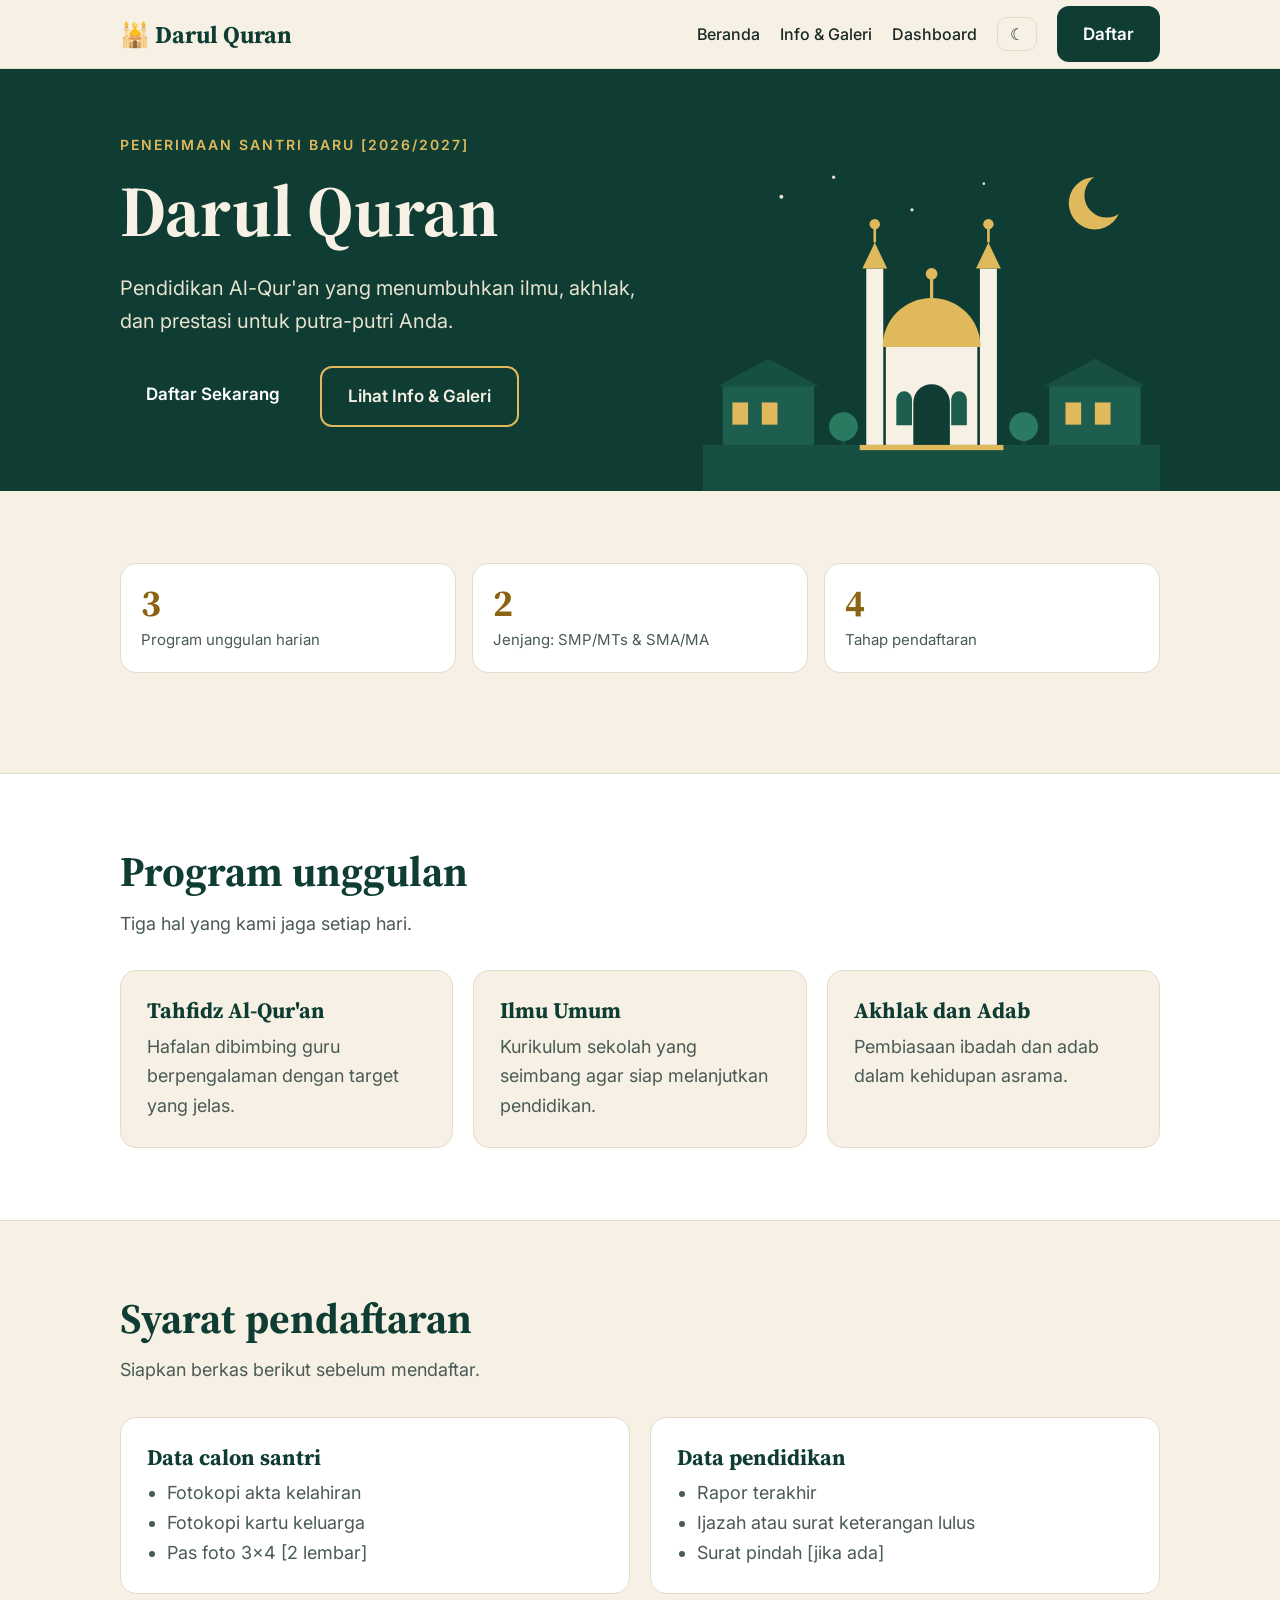
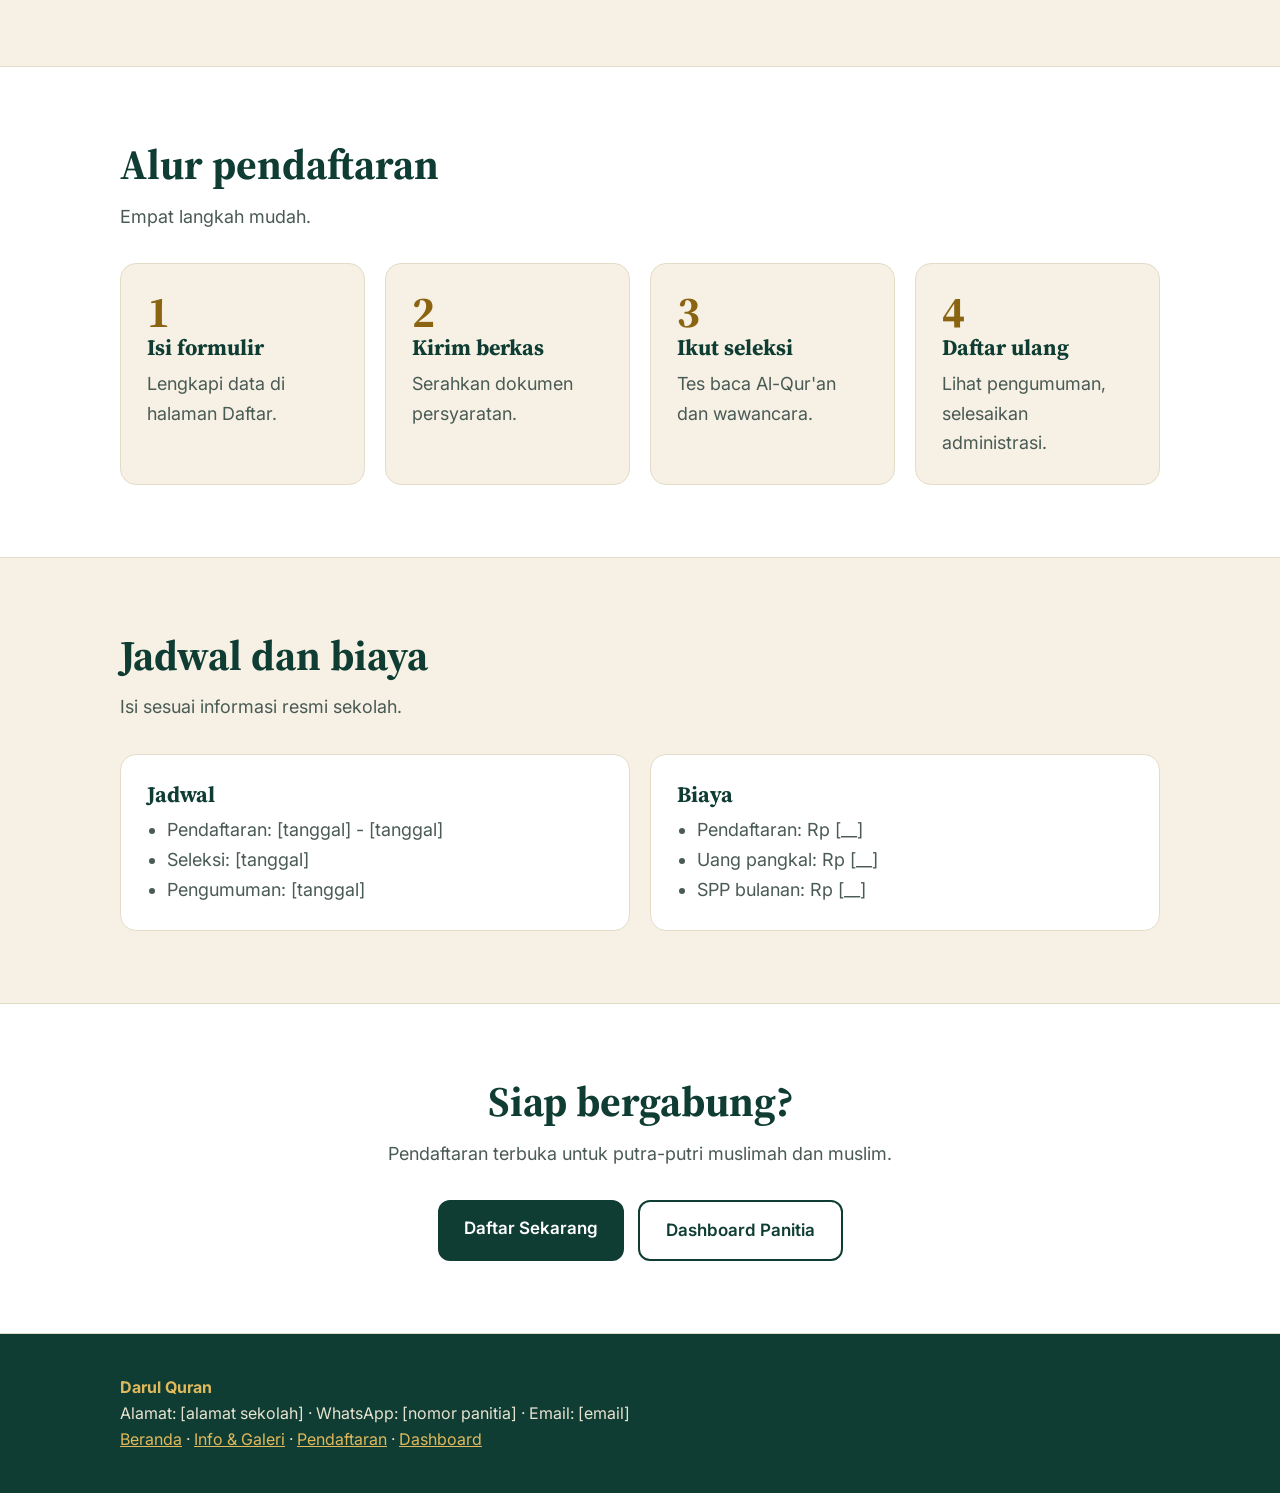
==== index.html @ a84be80f "Add files via upload" ====
<!DOCTYPE html>
<html lang="id">
<head>
<meta charset="utf-8">
<meta name="viewport" content="width=device-width, initial-scale=1, viewport-fit=cover">
<title>Darul Quran - Beranda</title>
<link rel="stylesheet" href="https://fonts.googleapis.com/css2?family=Inter:wght@400;500;600;700&family=Source+Serif+4:wght@600;700&display=swap">
<link rel="stylesheet" href="style.css">
</head>
<body>
<header><div class="wrap bar">
<a class="logo" href="index.html">🕌 Darul Quran</a>
<nav><a href="index.html">Beranda</a><a href="info.html">Info &amp; Galeri</a><a href="dashboard.html">Dashboard</a><button class="theme-toggle" id="th" type="button" aria-label="Ganti tema">☾</button><a class="btn" href="daftar.html">Daftar</a></nav>
</div></header>

<div class="hero"><div class="wrap">
<div>
<p class="tag">PENERIMAAN SANTRI BARU [2026/2027]</p>
<h1>Darul Quran</h1>
<p class="lead">Pendidikan Al-Qur'an yang menumbuhkan ilmu, akhlak, dan prestasi untuk putra-putri Anda.</p>
<div class="cta"><a class="btn" href="daftar.html">Daftar Sekarang</a><a class="btn ghost" href="info.html">Lihat Info &amp; Galeri</a></div>
</div>
<!-- Foto asli pondok: <img src="foto/pondok.jpg" alt="Pondok Darul Quran" style="width:100%;border-radius:16px"> -->
<svg role="img" aria-label="Ilustrasi masjid Darul Quran" viewBox="0 0 700 520"><circle cx="600" cy="80" r="40" fill="#e0b95c"/><circle cx="618" cy="68" r="34" fill="#0f3d33"/><circle cx="120" cy="70" r="3" fill="#e8e2d0"/><circle cx="200" cy="40" r="2.5" fill="#e8e2d0"/><circle cx="320" cy="90" r="2.5" fill="#e8e2d0"/><circle cx="430" cy="50" r="2" fill="#e8e2d0"/><rect y="450" width="700" height="70" fill="#174f42"/><rect x="30" y="360" width="140" height="90" fill="#1d5e4f"/><polygon points="22,360 100,318 178,360" fill="#174f42"/><rect x="45" y="385" width="24" height="34" fill="#e0b95c"/><rect x="90" y="385" width="24" height="34" fill="#e0b95c"/><rect x="530" y="360" width="140" height="90" fill="#1d5e4f"/><polygon points="522,360 600,318 678,360" fill="#174f42"/><rect x="555" y="385" width="24" height="34" fill="#e0b95c"/><rect x="600" y="385" width="24" height="34" fill="#e0b95c"/><rect x="250" y="180" width="26" height="270" fill="#f6f1e4"/><polygon points="244,180 263,140 282,180" fill="#e0b95c"/><line x1="263" y1="140" x2="263" y2="118" stroke="#e0b95c" stroke-width="4"/><circle cx="263" cy="112" r="8" fill="#e0b95c"/><rect x="424" y="180" width="26" height="270" fill="#f6f1e4"/><polygon points="418,180 437,140 456,180" fill="#e0b95c"/><line x1="437" y1="140" x2="437" y2="118" stroke="#e0b95c" stroke-width="4"/><circle cx="437" cy="112" r="8" fill="#e0b95c"/><rect x="280" y="300" width="140" height="150" fill="#f6f1e4"/><path d="M275 300 A75 75 0 0 1 425 300 Z" fill="#e0b95c"/><line x1="350" y1="225" x2="350" y2="196" stroke="#e0b95c" stroke-width="5"/><circle cx="350" cy="188" r="9" fill="#e0b95c"/><path d="M322 450 L322 385 A28 28 0 0 1 378 385 L378 450 Z" fill="#0f3d33"/><path d="M296 420 L296 380 A12 12 0 0 1 320 380 L320 420 Z" fill="#1d5e4f"/><path d="M380 420 L380 380 A12 12 0 0 1 404 380 L404 420 Z" fill="#1d5e4f"/><rect x="240" y="450" width="220" height="8" fill="#e0b95c"/><rect x="212" y="430" width="6" height="20" fill="#174f42"/><circle cx="215" cy="422" r="22" fill="#2a7a62"/><rect x="488" y="430" width="6" height="20" fill="#174f42"/><circle cx="491" cy="422" r="22" fill="#2a7a62"/></svg>
</div></div>

<section><div class="wrap">
<div class="stats">
<div class="stat"><div class="num">3</div><p>Program unggulan harian</p></div>
<div class="stat"><div class="num">2</div><p>Jenjang: SMP/MTs &amp; SMA/MA</p></div>
<div class="stat"><div class="num">4</div><p>Tahap pendaftaran</p></div>
</div>
</div></section>

<section class="alt"><div class="wrap">
<h2>Program unggulan</h2><p class="sub">Tiga hal yang kami jaga setiap hari.</p>
<div class="grid">
<div class="card"><h3>Tahfidz Al-Qur'an</h3><p>Hafalan dibimbing guru berpengalaman dengan target yang jelas.</p></div>
<div class="card"><h3>Ilmu Umum</h3><p>Kurikulum sekolah yang seimbang agar siap melanjutkan pendidikan.</p></div>
<div class="card"><h3>Akhlak dan Adab</h3><p>Pembiasaan ibadah dan adab dalam kehidupan asrama.</p></div>
</div>
</div></section>

<section id="syarat"><div class="wrap">
<h2>Syarat pendaftaran</h2><p class="sub">Siapkan berkas berikut sebelum mendaftar.</p>
<div class="grid">
<div class="card"><h3>Data calon santri</h3><ul><li>Fotokopi akta kelahiran</li><li>Fotokopi kartu keluarga</li><li>Pas foto 3x4 [2 lembar]</li></ul></div>
<div class="card"><h3>Data pendidikan</h3><ul><li>Rapor terakhir</li><li>Ijazah atau surat keterangan lulus</li><li>Surat pindah [jika ada]</li></ul></div>
</div>
</div></section>

<section id="alur" class="alt"><div class="wrap">
<h2>Alur pendaftaran</h2><p class="sub">Empat langkah mudah.</p>
<div class="grid">
<div class="card"><div class="num">1</div><h3>Isi formulir</h3><p>Lengkapi data di halaman Daftar.</p></div>
<div class="card"><div class="num">2</div><h3>Kirim berkas</h3><p>Serahkan dokumen persyaratan.</p></div>
<div class="card"><div class="num">3</div><h3>Ikut seleksi</h3><p>Tes baca Al-Qur'an dan wawancara.</p></div>
<div class="card"><div class="num">4</div><h3>Daftar ulang</h3><p>Lihat pengumuman, selesaikan administrasi.</p></div>
</div>
</div></section>

<section id="biaya"><div class="wrap">
<h2>Jadwal dan biaya</h2><p class="sub">Isi sesuai informasi resmi sekolah.</p>
<div class="grid">
<div class="card"><h3>Jadwal</h3><ul><li>Pendaftaran: [tanggal] - [tanggal]</li><li>Seleksi: [tanggal]</li><li>Pengumuman: [tanggal]</li></ul></div>
<div class="card"><h3>Biaya</h3><ul><li>Pendaftaran: Rp [__]</li><li>Uang pangkal: Rp [__]</li><li>SPP bulanan: Rp [__]</li></ul></div>
</div>
</div></section>

<section class="alt"><div class="wrap" style="text-align:center">
<h2>Siap bergabung?</h2><p class="sub" style="margin-inline:auto">Pendaftaran terbuka untuk putra-putri muslimah dan muslim.</p>
<div class="cta" style="justify-content:center;padding-bottom:0"><a class="btn" href="daftar.html">Daftar Sekarang</a><a class="btn ghost" style="color:var(--h)!important;border-color:var(--h)" href="dashboard.html">Dashboard Panitia</a></div>
</div></section>

<footer><div class="wrap">
<strong>Darul Quran</strong><br>Alamat: [alamat sekolah] · WhatsApp: [nomor panitia] · Email: [email]<br>
<a href="index.html">Beranda</a> · <a href="info.html">Info &amp; Galeri</a> · <a href="daftar.html">Pendaftaran</a> · <a href="dashboard.html">Dashboard</a>
</div></footer>

<script>
(function(){var t=localStorage.getItem("dq_theme");if(t){document.documentElement.setAttribute("data-theme",t);}var b=document.getElementById("th");if(b){var u=function(){var c=document.documentElement.getAttribute("data-theme")==="dark"?"light":"dark";document.documentElement.setAttribute("data-theme",c);localStorage.setItem("dq_theme",c);b.textContent=c==="dark"?"☀":"☾";};b.textContent=document.documentElement.getAttribute("data-theme")==="dark"?"☀":"☾";b.addEventListener("click",u);}})();
</script>
</body>
</html>
---- style.css ----
:root{--bg:#f6f1e4;--surface:#fff;--text:#1b2a26;--muted:#4a5a55;--h:#0f3d33;--btn:#0f3d33;--btn-text:#fff;--accent:#e0b95c;--gold:#8a6410;--border:#e3dcc8;--hero:#0f3d33;--danger:#b3261e;padding-top:env(safe-area-inset-top,0px);padding-bottom:env(safe-area-inset-bottom,0px)}
@media (prefers-color-scheme:dark){:root:not([data-theme="light"]){--bg:#0c1a16;--surface:#12261f;--text:#efe9d8;--muted:#b8c2bb;--h:#e0b95c;--btn:#e0b95c;--btn-text:#0f3d33;--gold:#e0b95c;--border:#24413a;--hero:#0a2a23}}
:root[data-theme="dark"]{--bg:#0c1a16;--surface:#12261f;--text:#efe9d8;--muted:#b8c2bb;--h:#e0b95c;--btn:#e0b95c;--btn-text:#0f3d33;--gold:#e0b95c;--border:#24413a;--hero:#0a2a23}
html{scroll-behavior:smooth;scroll-padding-top:calc(76px + env(safe-area-inset-top,0px))}
*{box-sizing:border-box}
body{margin:0;background:var(--bg);color:var(--text);font:18px/1.65 'Inter',Arial,sans-serif}
h1,h2,h3{font-family:'Source Serif 4',Georgia,serif;color:var(--h);line-height:1.2;margin:0}
a{color:var(--h)}
.wrap{max-width:1080px;margin:0 auto;padding:0 20px}
header{position:sticky;top:env(safe-area-inset-top,0px);z-index:5;background:var(--bg);border-bottom:1px solid var(--border)}
.bar{display:flex;align-items:center;justify-content:space-between;height:68px;gap:16px}
.logo{font:700 24px 'Source Serif 4',Georgia,serif;color:var(--h);text-decoration:none}
nav{display:flex;align-items:center;gap:20px}
nav a{color:var(--text);text-decoration:none;font-weight:500;font-size:16px}
.btn{display:inline-block;background:var(--btn);color:var(--btn-text)!important;padding:14px 26px;border-radius:12px;font-weight:600;font-size:17px;text-decoration:none;border:0;cursor:pointer;font-family:inherit}
.btn:hover{opacity:.9}
.btn.ghost{background:transparent;color:#f6f1e4!important;border:2px solid #e0b95c}
.btn.small{padding:10px 18px;font-size:15px}
.btn.warn{background:transparent;color:var(--danger)!important;border:2px solid var(--danger)}
.theme-toggle{background:transparent;border:1.5px solid var(--border);color:var(--text);border-radius:10px;padding:8px 12px;cursor:pointer;font:inherit;font-size:16px;line-height:1}
.theme-toggle:hover{border-color:var(--accent)}
@media(max-width:760px){nav a:not(.btn){display:none}}
.hero{background:var(--hero);color:#f6f1e4}
.hero .wrap{display:grid;grid-template-columns:1.1fr .9fr;gap:24px;align-items:end;padding-top:64px}
.hero h1{color:#f6f1e4;font-size:clamp(40px,7vw,72px)}
.tag{color:#e0b95c;font-weight:600;letter-spacing:2px;font-size:14px;margin:0 0 12px}
.hero p.lead{font-size:20px;color:#e8e2d0;max-width:520px;margin:18px 0 28px}
.cta{display:flex;gap:14px;flex-wrap:wrap;padding-bottom:64px}
.hero svg{width:100%;height:auto;display:block}
.mini{background:var(--hero);color:#f6f1e4;padding:56px 0}
.mini h1{color:#f6f1e4;font-size:clamp(30px,5vw,46px)}
.mini .sub{color:#e8e2d0}
@media(max-width:760px){.hero .wrap{grid-template-columns:1fr}.cta{padding-bottom:28px}}
main{min-height:55vh}
section{padding:72px 0}
section h2{font-size:clamp(30px,5vw,42px);margin-bottom:12px}
.sub{color:var(--muted);max-width:620px;margin:0 0 32px}
.grid{display:grid;grid-template-columns:repeat(auto-fit,minmax(230px,1fr));gap:20px}
.card{background:var(--surface);border:1px solid var(--border);border-radius:16px;padding:26px}
.card h3{font-size:22px;margin-bottom:8px}
.card p,.card li{color:var(--muted);margin:0}
.card ul{margin:0;padding-left:20px}
.num{font:700 44px 'Source Serif 4',Georgia,serif;color:var(--gold);line-height:1}
.alt{background:var(--surface);border-block:1px solid var(--border)}
.alt .card{background:var(--bg)}
form{background:var(--surface);border:1px solid var(--border);border-radius:16px;padding:28px;display:grid;grid-template-columns:1fr 1fr;gap:18px}
.f{display:flex;flex-direction:column;gap:6px}
.f.full{grid-column:1/-1}
label{font-weight:600;font-size:16px}
input,select,textarea{font:inherit;padding:13px 14px;border-radius:10px;border:1.5px solid var(--border);background:var(--bg);color:var(--text);width:100%}
input:focus,select:focus,textarea:focus{outline:3px solid var(--accent);border-color:transparent}
.check{flex-direction:row;align-items:center;gap:10px}
.check label{font-weight:500}
@media(max-width:640px){form{grid-template-columns:1fr}}
.err{color:var(--danger);font-weight:600;font-size:15px}
footer{background:var(--hero);color:#e8e2d0;padding:40px 0;font-size:16px}
footer strong{color:#e0b95c}
footer a{color:#e0b95c}
.stats{display:grid;grid-template-columns:repeat(auto-fit,minmax(170px,1fr));gap:16px;margin:0 0 28px}
.stat{background:var(--surface);border:1px solid var(--border);border-radius:16px;padding:20px}
.stat .num{font-size:38px}
.stat p{margin:6px 0 0;color:var(--muted);font-size:15px}
.toolbar{display:flex;gap:12px;flex-wrap:wrap;align-items:center;margin:0 0 20px}
.toolbar input[type=search]{flex:1;min-width:220px}
.tbl-wrap{overflow-x:auto;background:var(--surface);border:1px solid var(--border);border-radius:16px}
table{width:100%;border-collapse:collapse;font-size:15px;min-width:760px}
th,td{padding:12px 14px;text-align:left;border-bottom:1px solid var(--border);vertical-align:top}
th{font-weight:700;color:var(--h);background:var(--bg)}
tbody tr:last-child td{border-bottom:0}
tbody tr:hover{background:var(--bg)}
.badge{display:inline-block;padding:3px 10px;border-radius:999px;font-size:13px;font-weight:700;white-space:nowrap}
.badge.lk{background:rgba(15,61,51,.12);color:var(--h)}
.badge.pr{background:rgba(224,185,92,.3);color:var(--gold)}
.thumb{width:52px;height:52px;border-radius:10px;object-fit:cover;border:1px solid var(--border);background:var(--bg)}
.avatar{display:inline-flex;width:52px;height:52px;border-radius:10px;background:var(--hero);color:#f6f1e4;font-weight:700;align-items:center;justify-content:center;font-size:20px}
.icon-del{background:transparent;border:1.5px solid var(--danger);color:var(--danger);border-radius:8px;padding:6px 10px;cursor:pointer;font:inherit;font-size:14px}
.icon-del:hover{background:var(--danger);color:#fff}
.empty{text-align:center;padding:56px 20px;background:var(--surface);border:1px dashed var(--border);border-radius:16px}
.empty .num{font-size:52px}
.galeri{display:grid;grid-template-columns:repeat(auto-fit,minmax(240px,1fr));gap:20px}
.galeri figure{margin:0;background:var(--surface);border:1px solid var(--border);border-radius:16px;overflow:hidden}
.galeri svg,.galeri img{width:100%;height:auto;display:block}
.galeri figcaption{padding:14px 16px;color:var(--muted);font-weight:600;font-size:15px}
.icon{width:44px;height:44px;margin-bottom:12px}
.profil{display:grid;grid-template-columns:1fr 1fr;gap:24px}
.profil .card p{margin:0}
.kv{margin:0;padding-left:20px;color:var(--muted)}
@media(max-width:640px){.profil{grid-template-columns:1fr}}
#prev{max-width:140px;border-radius:12px;border:1px solid var(--border);display:none}
#hasil{display:none;margin-top:24px}
#hasil textarea{height:210px}
.row{display:flex;gap:12px;flex-wrap:wrap;margin-top:14px}
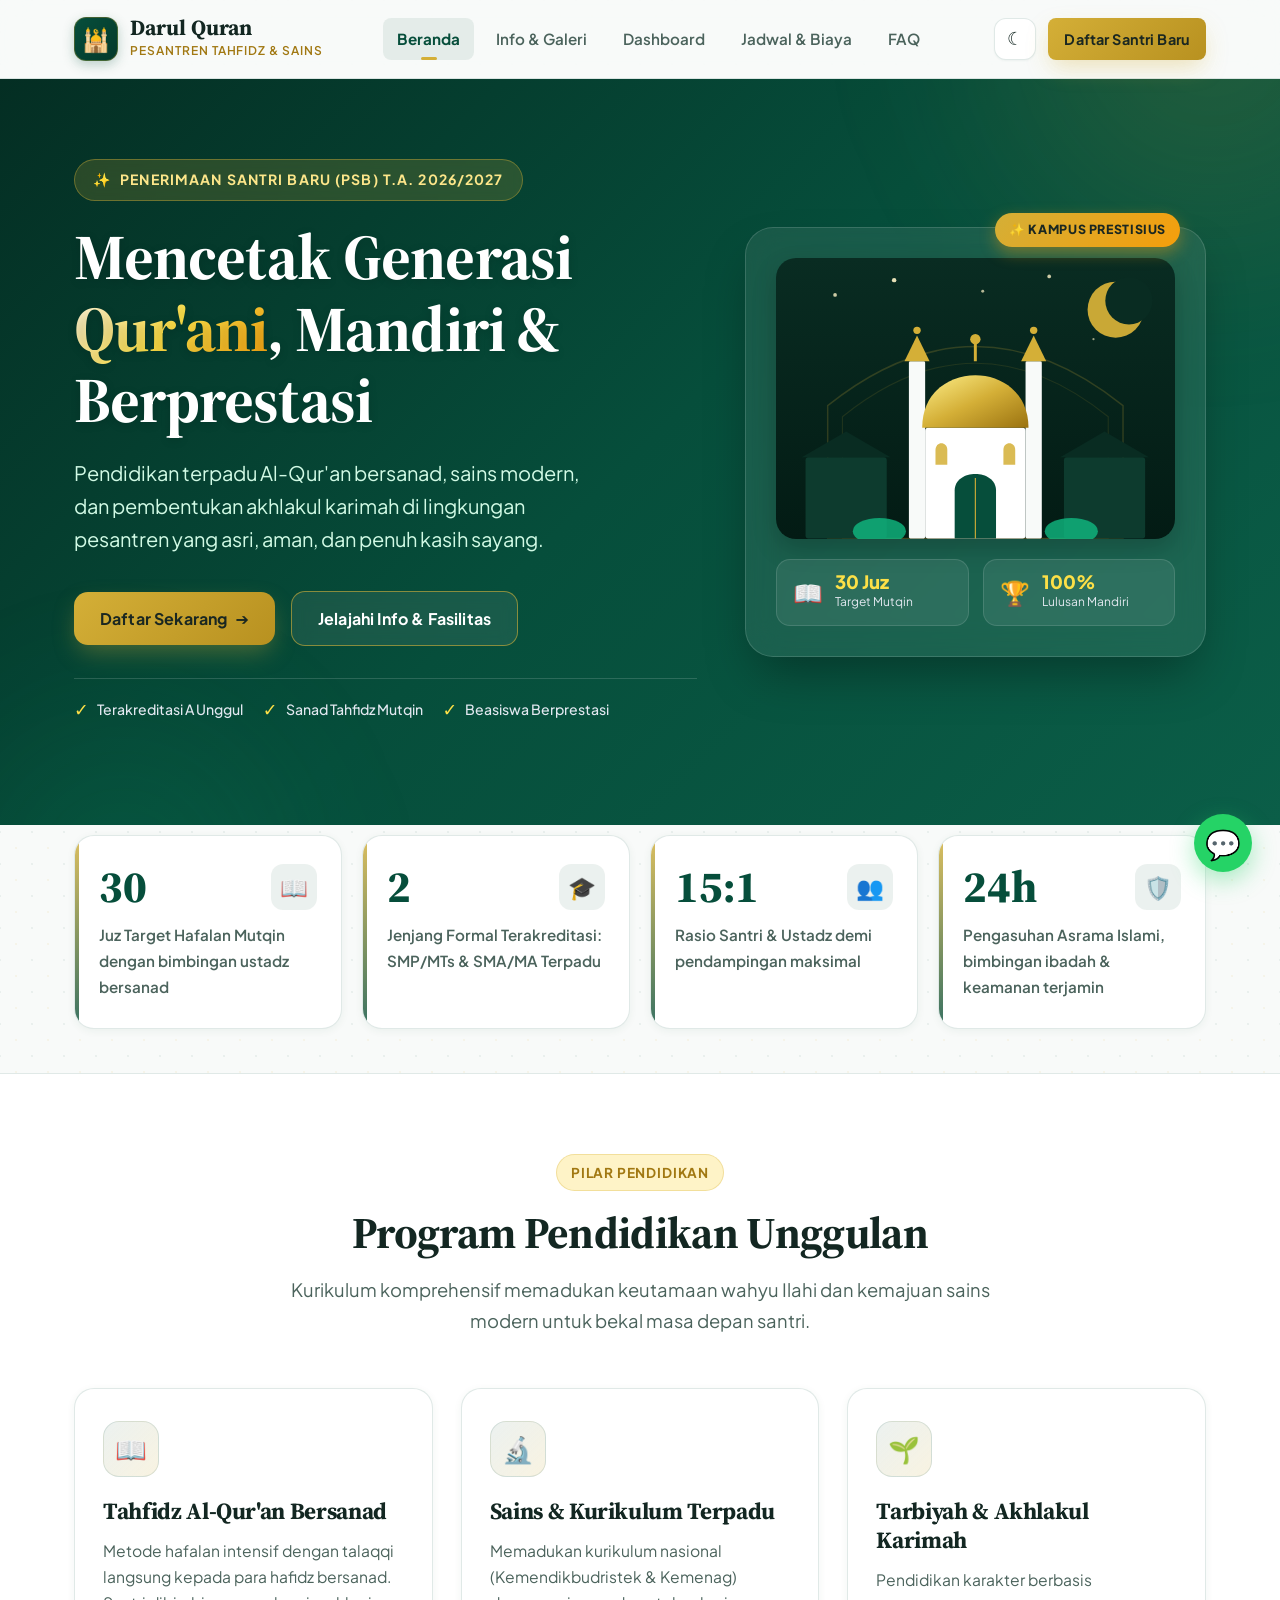
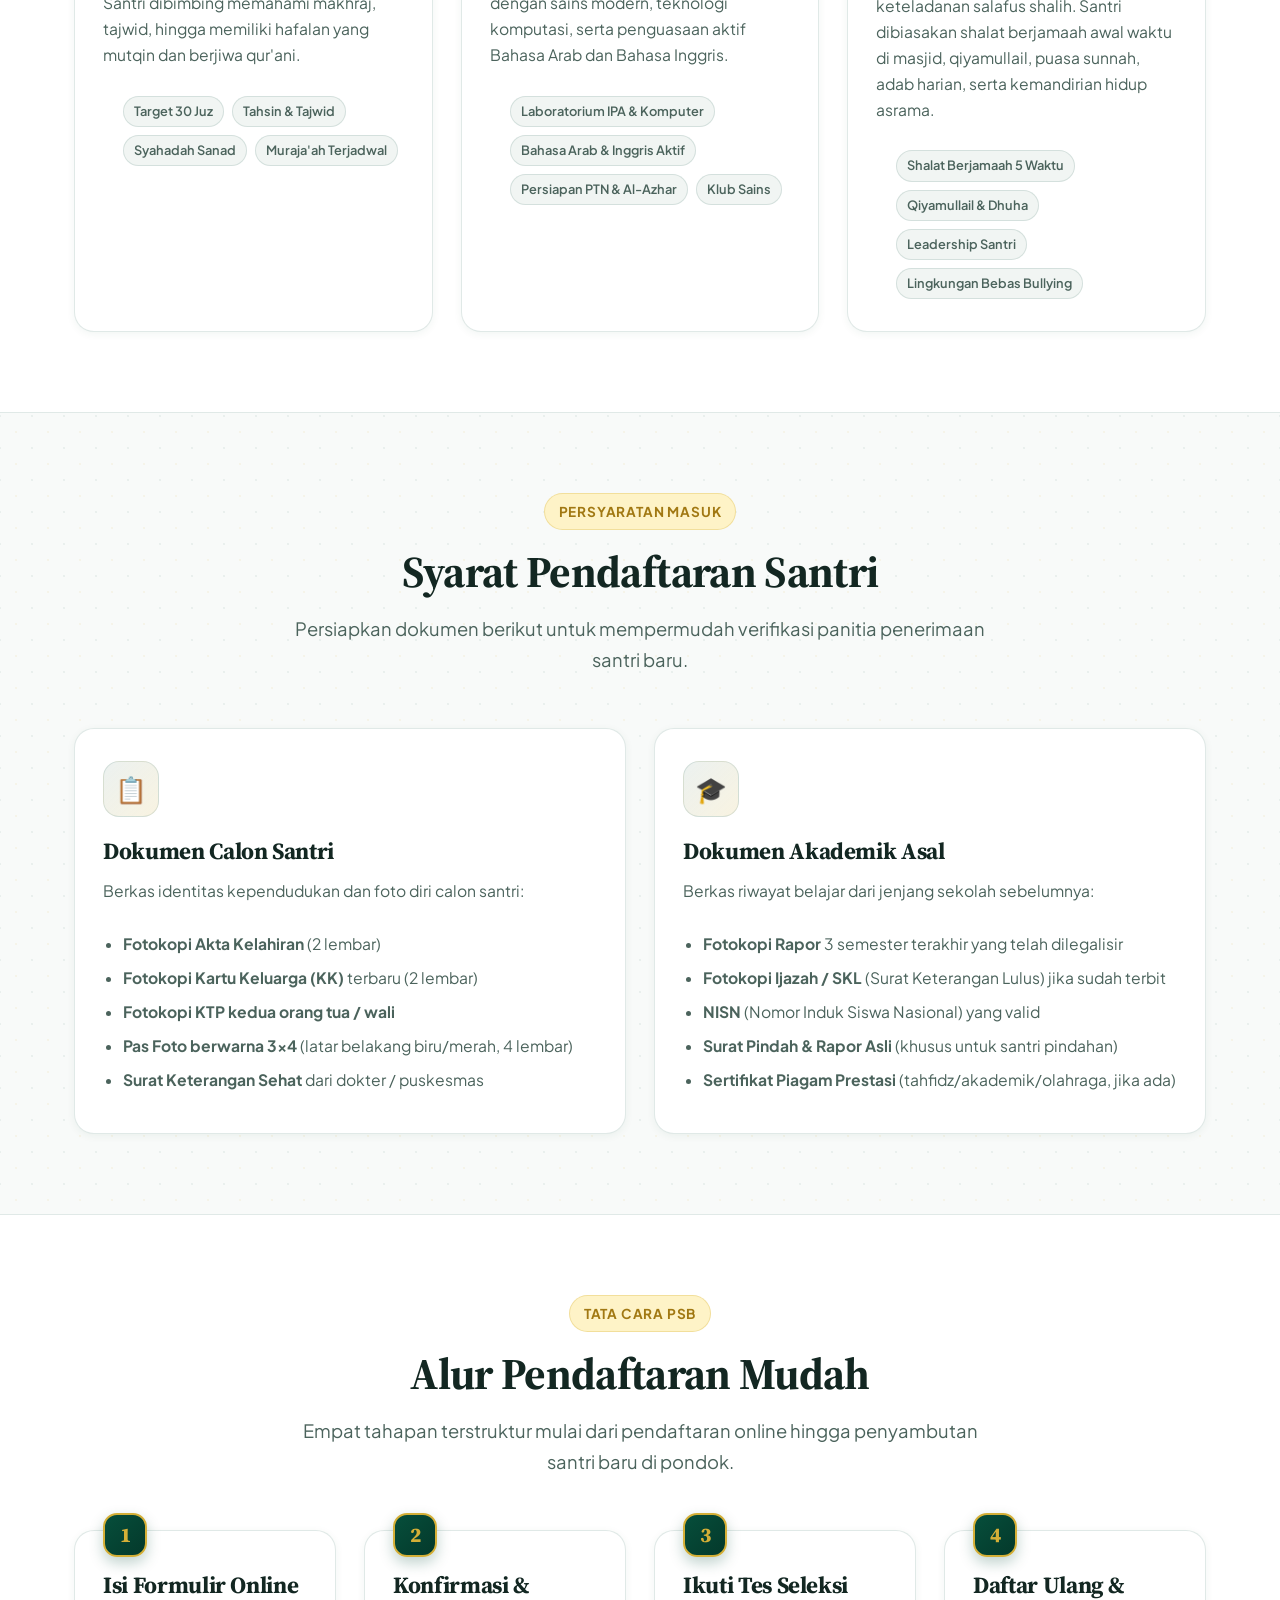
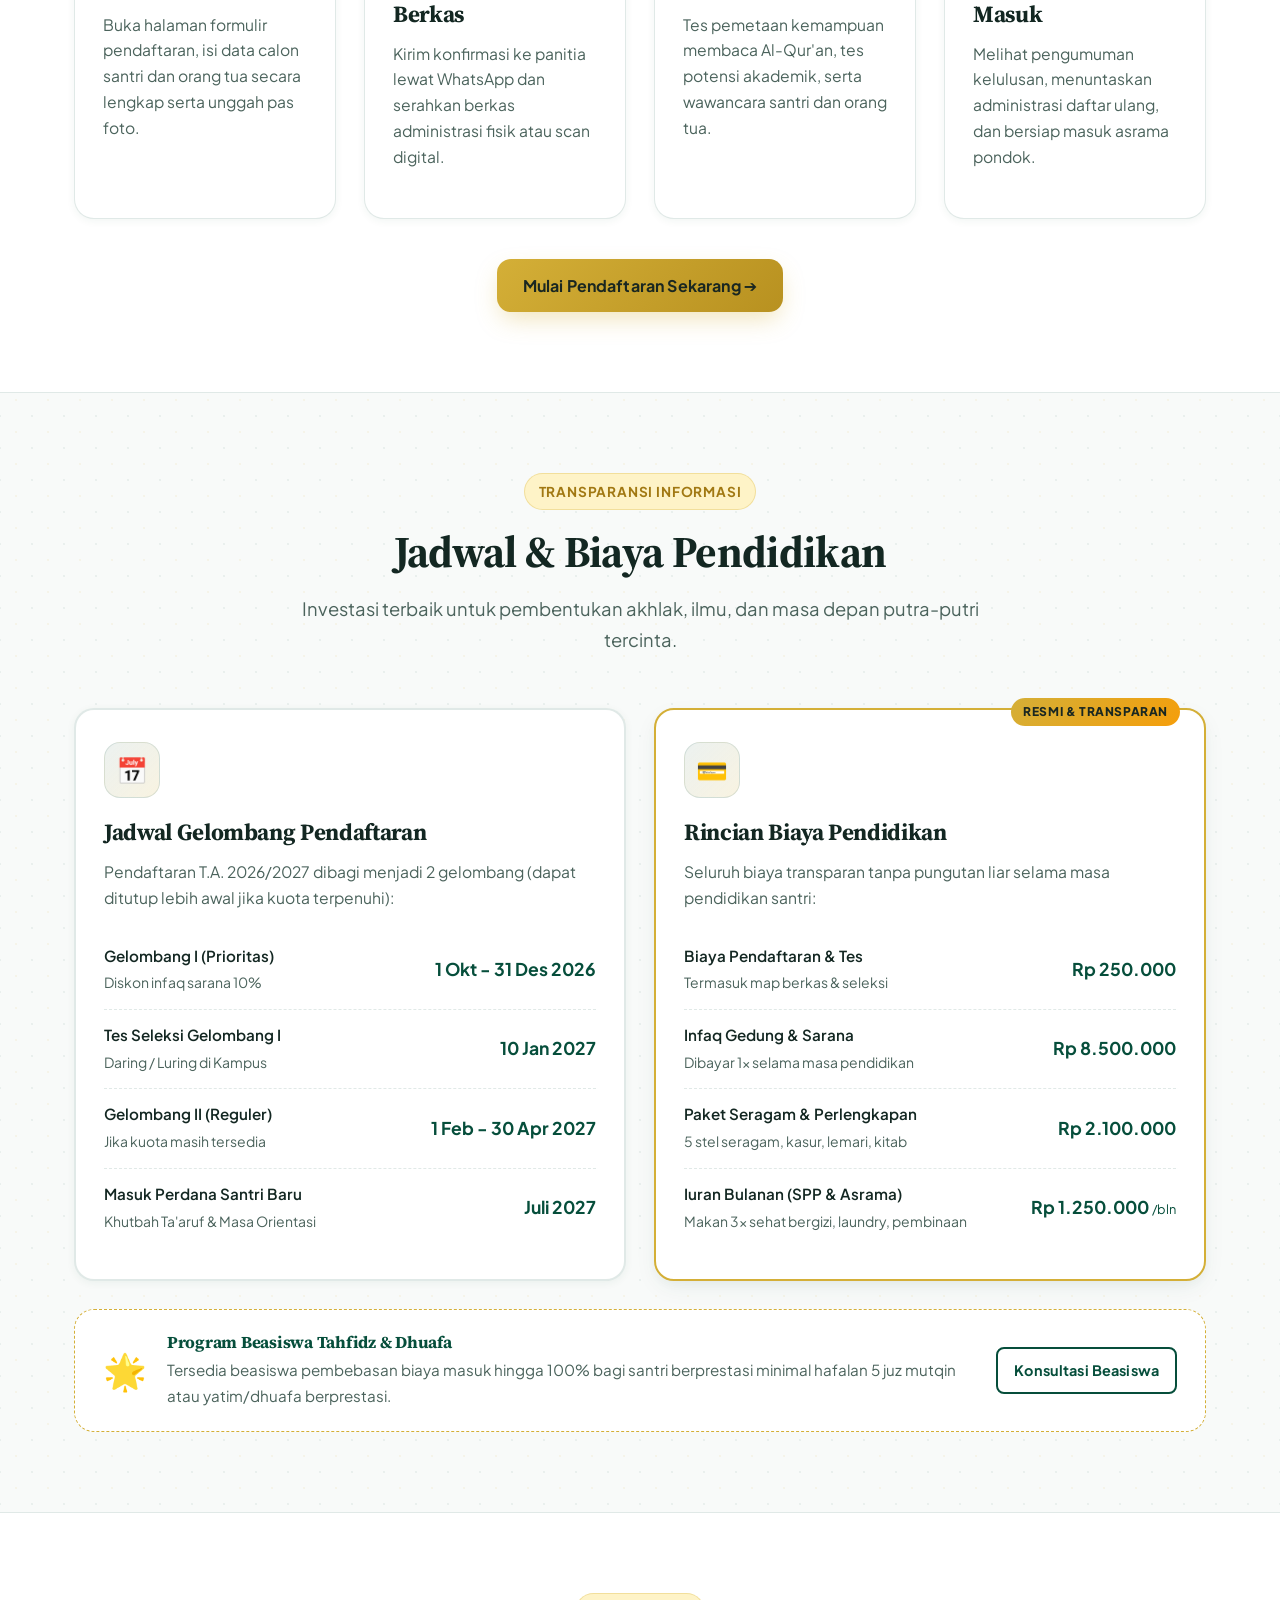
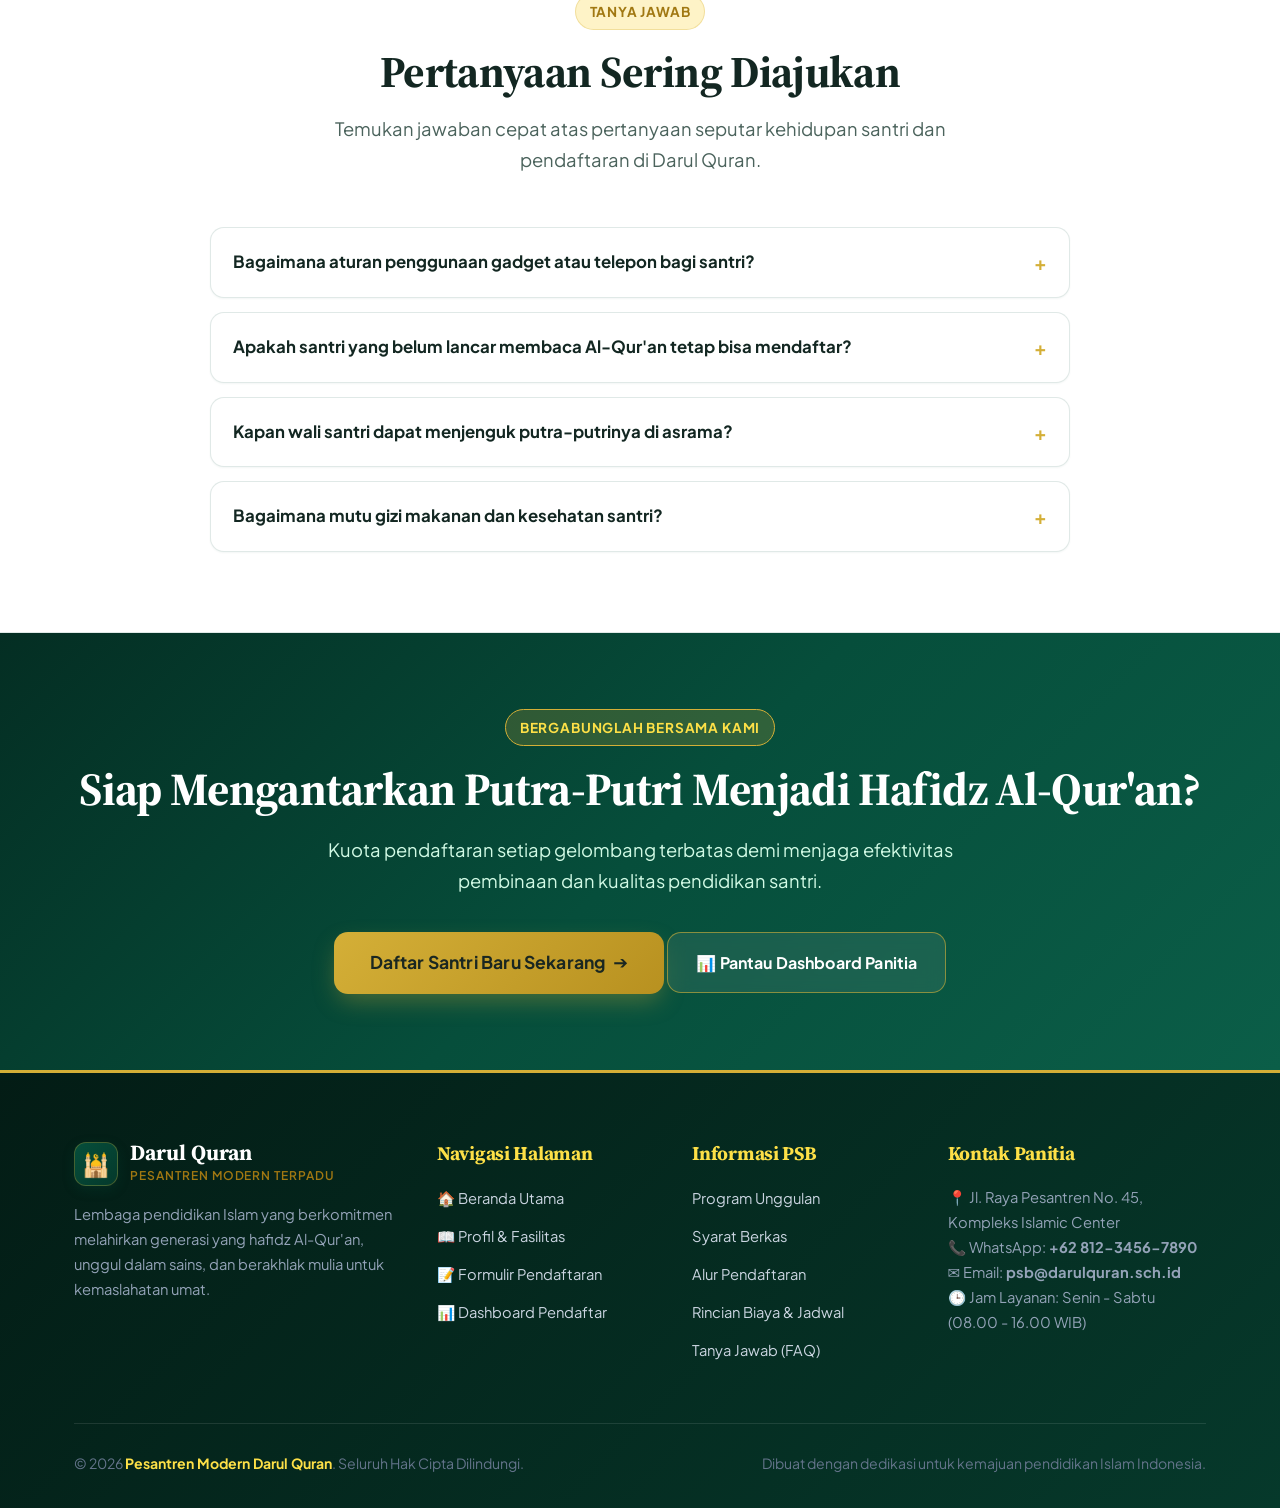
==== commit 42e597e9: "Add files via upload" ====
--- a/index.html
+++ b/index.html
@@ -1,84 +1,614 @@
 <!DOCTYPE html>
 <html lang="id">
 <head>
-<meta charset="utf-8">
-<meta name="viewport" content="width=device-width, initial-scale=1, viewport-fit=cover">
-<title>Darul Quran - Beranda</title>
-<link rel="stylesheet" href="https://fonts.googleapis.com/css2?family=Inter:wght@400;500;600;700&family=Source+Serif+4:wght@600;700&display=swap">
-<link rel="stylesheet" href="style.css">
+  <meta charset="utf-8">
+  <meta name="viewport" content="width=device-width, initial-scale=1, viewport-fit=cover">
+  <title>Pesantren Modern Darul Quran - Beranda</title>
+  <meta name="description" content="Pendidikan Al-Qur'an bersanad, sains modern, dan pembinaan karakter islami 24 jam untuk putra-putri Anda.">
+  <link rel="stylesheet" href="style.css">
 </head>
-<body>
-<header><div class="wrap bar">
-<a class="logo" href="index.html">🕌 Darul Quran</a>
-<nav><a href="index.html">Beranda</a><a href="info.html">Info &amp; Galeri</a><a href="dashboard.html">Dashboard</a><button class="theme-toggle" id="th" type="button" aria-label="Ganti tema">☾</button><a class="btn" href="daftar.html">Daftar</a></nav>
-</div></header>
-
-<div class="hero"><div class="wrap">
-<div>
-<p class="tag">PENERIMAAN SANTRI BARU [2026/2027]</p>
-<h1>Darul Quran</h1>
-<p class="lead">Pendidikan Al-Qur'an yang menumbuhkan ilmu, akhlak, dan prestasi untuk putra-putri Anda.</p>
-<div class="cta"><a class="btn" href="daftar.html">Daftar Sekarang</a><a class="btn ghost" href="info.html">Lihat Info &amp; Galeri</a></div>
-</div>
-<!-- Foto asli pondok: <img src="foto/pondok.jpg" alt="Pondok Darul Quran" style="width:100%;border-radius:16px"> -->
-<svg role="img" aria-label="Ilustrasi masjid Darul Quran" viewBox="0 0 700 520"><circle cx="600" cy="80" r="40" fill="#e0b95c"/><circle cx="618" cy="68" r="34" fill="#0f3d33"/><circle cx="120" cy="70" r="3" fill="#e8e2d0"/><circle cx="200" cy="40" r="2.5" fill="#e8e2d0"/><circle cx="320" cy="90" r="2.5" fill="#e8e2d0"/><circle cx="430" cy="50" r="2" fill="#e8e2d0"/><rect y="450" width="700" height="70" fill="#174f42"/><rect x="30" y="360" width="140" height="90" fill="#1d5e4f"/><polygon points="22,360 100,318 178,360" fill="#174f42"/><rect x="45" y="385" width="24" height="34" fill="#e0b95c"/><rect x="90" y="385" width="24" height="34" fill="#e0b95c"/><rect x="530" y="360" width="140" height="90" fill="#1d5e4f"/><polygon points="522,360 600,318 678,360" fill="#174f42"/><rect x="555" y="385" width="24" height="34" fill="#e0b95c"/><rect x="600" y="385" width="24" height="34" fill="#e0b95c"/><rect x="250" y="180" width="26" height="270" fill="#f6f1e4"/><polygon points="244,180 263,140 282,180" fill="#e0b95c"/><line x1="263" y1="140" x2="263" y2="118" stroke="#e0b95c" stroke-width="4"/><circle cx="263" cy="112" r="8" fill="#e0b95c"/><rect x="424" y="180" width="26" height="270" fill="#f6f1e4"/><polygon points="418,180 437,140 456,180" fill="#e0b95c"/><line x1="437" y1="140" x2="437" y2="118" stroke="#e0b95c" stroke-width="4"/><circle cx="437" cy="112" r="8" fill="#e0b95c"/><rect x="280" y="300" width="140" height="150" fill="#f6f1e4"/><path d="M275 300 A75 75 0 0 1 425 300 Z" fill="#e0b95c"/><line x1="350" y1="225" x2="350" y2="196" stroke="#e0b95c" stroke-width="5"/><circle cx="350" cy="188" r="9" fill="#e0b95c"/><path d="M322 450 L322 385 A28 28 0 0 1 378 385 L378 450 Z" fill="#0f3d33"/><path d="M296 420 L296 380 A12 12 0 0 1 320 380 L320 420 Z" fill="#1d5e4f"/><path d="M380 420 L380 380 A12 12 0 0 1 404 380 L404 420 Z" fill="#1d5e4f"/><rect x="240" y="450" width="220" height="8" fill="#e0b95c"/><rect x="212" y="430" width="6" height="20" fill="#174f42"/><circle cx="215" cy="422" r="22" fill="#2a7a62"/><rect x="488" y="430" width="6" height="20" fill="#174f42"/><circle cx="491" cy="422" r="22" fill="#2a7a62"/></svg>
-</div></div>
-
-<section><div class="wrap">
-<div class="stats">
-<div class="stat"><div class="num">3</div><p>Program unggulan harian</p></div>
-<div class="stat"><div class="num">2</div><p>Jenjang: SMP/MTs &amp; SMA/MA</p></div>
-<div class="stat"><div class="num">4</div><p>Tahap pendaftaran</p></div>
-</div>
-</div></section>
-
-<section class="alt"><div class="wrap">
-<h2>Program unggulan</h2><p class="sub">Tiga hal yang kami jaga setiap hari.</p>
-<div class="grid">
-<div class="card"><h3>Tahfidz Al-Qur'an</h3><p>Hafalan dibimbing guru berpengalaman dengan target yang jelas.</p></div>
-<div class="card"><h3>Ilmu Umum</h3><p>Kurikulum sekolah yang seimbang agar siap melanjutkan pendidikan.</p></div>
-<div class="card"><h3>Akhlak dan Adab</h3><p>Pembiasaan ibadah dan adab dalam kehidupan asrama.</p></div>
-</div>
-</div></section>
-
-<section id="syarat"><div class="wrap">
-<h2>Syarat pendaftaran</h2><p class="sub">Siapkan berkas berikut sebelum mendaftar.</p>
-<div class="grid">
-<div class="card"><h3>Data calon santri</h3><ul><li>Fotokopi akta kelahiran</li><li>Fotokopi kartu keluarga</li><li>Pas foto 3x4 [2 lembar]</li></ul></div>
-<div class="card"><h3>Data pendidikan</h3><ul><li>Rapor terakhir</li><li>Ijazah atau surat keterangan lulus</li><li>Surat pindah [jika ada]</li></ul></div>
-</div>
-</div></section>
-
-<section id="alur" class="alt"><div class="wrap">
-<h2>Alur pendaftaran</h2><p class="sub">Empat langkah mudah.</p>
-<div class="grid">
-<div class="card"><div class="num">1</div><h3>Isi formulir</h3><p>Lengkapi data di halaman Daftar.</p></div>
-<div class="card"><div class="num">2</div><h3>Kirim berkas</h3><p>Serahkan dokumen persyaratan.</p></div>
-<div class="card"><div class="num">3</div><h3>Ikut seleksi</h3><p>Tes baca Al-Qur'an dan wawancara.</p></div>
-<div class="card"><div class="num">4</div><h3>Daftar ulang</h3><p>Lihat pengumuman, selesaikan administrasi.</p></div>
-</div>
-</div></section>
-
-<section id="biaya"><div class="wrap">
-<h2>Jadwal dan biaya</h2><p class="sub">Isi sesuai informasi resmi sekolah.</p>
-<div class="grid">
-<div class="card"><h3>Jadwal</h3><ul><li>Pendaftaran: [tanggal] - [tanggal]</li><li>Seleksi: [tanggal]</li><li>Pengumuman: [tanggal]</li></ul></div>
-<div class="card"><h3>Biaya</h3><ul><li>Pendaftaran: Rp [__]</li><li>Uang pangkal: Rp [__]</li><li>SPP bulanan: Rp [__]</li></ul></div>
-</div>
-</div></section>
-
-<section class="alt"><div class="wrap" style="text-align:center">
-<h2>Siap bergabung?</h2><p class="sub" style="margin-inline:auto">Pendaftaran terbuka untuk putra-putri muslimah dan muslim.</p>
-<div class="cta" style="justify-content:center;padding-bottom:0"><a class="btn" href="daftar.html">Daftar Sekarang</a><a class="btn ghost" style="color:var(--h)!important;border-color:var(--h)" href="dashboard.html">Dashboard Panitia</a></div>
-</div></section>
-
-<footer><div class="wrap">
-<strong>Darul Quran</strong><br>Alamat: [alamat sekolah] · WhatsApp: [nomor panitia] · Email: [email]<br>
-<a href="index.html">Beranda</a> · <a href="info.html">Info &amp; Galeri</a> · <a href="daftar.html">Pendaftaran</a> · <a href="dashboard.html">Dashboard</a>
-</div></footer>
-
+<body class="pattern-bg">
+
+<!-- Header & Navbar -->
+<header>
+  <div class="wrap bar">
+    <a class="brand-link" href="index.html">
+      <div class="brand-icon">🕌</div>
+      <div class="brand-text">
+        <span class="brand-title">Darul Quran</span>
+        <span class="brand-sub">Pesantren Tahfidz &amp; Sains</span>
+      </div>
+    </a>
+
+    <nav id="desktopNav">
+      <a class="nav-link active" href="index.html">Beranda</a>
+      <a class="nav-link" href="info.html">Info &amp; Galeri</a>
+      <a class="nav-link" href="dashboard.html">Dashboard</a>
+      <a class="nav-link" href="#jadwal">Jadwal &amp; Biaya</a>
+      <a class="nav-link" href="#faq">FAQ</a>
+    </nav>
+
+    <div class="nav-actions">
+      <button class="theme-toggle" id="th" type="button" aria-label="Ganti tema mode terang/gelap" title="Ganti Tema">☾</button>
+      <a class="btn gold small" href="daftar.html">Daftar Santri Baru</a>
+      <button class="mobile-toggle" id="btnMobile" type="button" aria-label="Buka navigasi menu">☰</button>
+    </div>
+  </div>
+
+  <!-- Mobile Drawer Menu -->
+  <div class="mobile-drawer" id="mobileDrawer">
+    <a class="active" href="index.html"><span>🏠 Beranda</span> ➔</a>
+    <a href="info.html"><span>📖 Info Profil &amp; Galeri</span> ➔</a>
+    <a href="dashboard.html"><span>📊 Dashboard Panitia</span> ➔</a>
+    <a href="#jadwal"><span>💰 Jadwal &amp; Biaya</span> ➔</a>
+    <a href="#faq"><span>❓ Tanya Jawab (FAQ)</span> ➔</a>
+    <a class="btn gold" style="margin-top: 10px; text-align: center; justify-content: center;" href="daftar.html">📝 Formulir Pendaftaran</a>
+  </div>
+</header>
+
+<!-- Hero Section -->
+<section class="hero">
+  <div class="wrap">
+    <div>
+      <div class="hero-tag">
+        <span>✨</span> PENERIMAAN SANTRI BARU (PSB) T.A. 2026/2027
+      </div>
+      <h1>Mencetak Generasi <span class="gold">Qur'ani</span>, Mandiri &amp; Berprestasi</h1>
+      <p class="lead">Pendidikan terpadu Al-Qur'an bersanad, sains modern, dan pembentukan akhlakul karimah di lingkungan pesantren yang asri, aman, dan penuh kasih sayang.</p>
+      
+      <div class="cta">
+        <a class="btn gold" href="daftar.html">
+          <span>Daftar Sekarang</span>
+          <span>➔</span>
+        </a>
+        <a class="btn ghost" href="info.html">
+          <span>Jelajahi Info &amp; Fasilitas</span>
+        </a>
+      </div>
+
+      <div class="hero-trust">
+        <div class="trust-item"><span class="icon">✓</span> Terakreditasi A Unggul</div>
+        <div class="trust-item"><span class="icon">✓</span> Sanad Tahfidz Mutqin</div>
+        <div class="trust-item"><span class="icon">✓</span> Beasiswa Berprestasi</div>
+      </div>
+    </div>
+
+    <!-- Visual Showcase Card -->
+    <div class="hero-card">
+      <div class="hero-card-badge">✨ Kampus Prestisius</div>
+      <div class="hero-art">
+        <svg viewBox="0 0 540 380" role="img" aria-label="Ilustrasi Kampus Pesantren Darul Quran" style="background: linear-gradient(180deg, #092c22 0%, #031b14 100%);">
+          <!-- Sky and Stars -->
+          <circle cx="460" cy="70" r="38" fill="#d4af37" opacity="0.95"/>
+          <circle cx="478" cy="58" r="32" fill="#092c22"/>
+          <circle cx="80" cy="50" r="2.5" fill="#fef3c7" opacity="0.8"/>
+          <circle cx="160" cy="30" r="3" fill="#fef3c7" opacity="0.9"/>
+          <circle cx="280" cy="45" r="2" fill="#fef3c7" opacity="0.7"/>
+          <circle cx="370" cy="25" r="2.5" fill="#fef3c7" opacity="0.8"/>
+          <circle cx="430" cy="110" r="1.5" fill="#fef3c7" opacity="0.6"/>
+
+          <!-- Islamic Arch Outline in background -->
+          <path d="M70 380 L70 200 Q270 40 470 200 L470 380 Z" fill="none" stroke="rgba(212, 175, 55, 0.2)" stroke-width="2"/>
+          <path d="M90 380 L90 215 Q270 70 450 215 L450 380 Z" fill="none" stroke="rgba(212, 175, 55, 0.12)" stroke-width="1.5"/>
+
+          <!-- Distant silhouette buildings -->
+          <rect x="40" y="270" width="110" height="110" fill="#0d3b2e" rx="4"/>
+          <polygon points="35,270 95,235 155,270" fill="#092c22"/>
+          <rect x="390" y="270" width="110" height="110" fill="#0d3b2e" rx="4"/>
+          <polygon points="385,270 445,235 505,270" fill="#092c22"/>
+
+          <!-- Main Mosque Structure -->
+          <!-- Minarets Left & Right -->
+          <rect x="180" y="140" width="22" height="240" fill="#f8faf9" rx="2"/>
+          <polygon points="174,140 191,105 208,140" fill="#d4af37"/>
+          <circle cx="191" cy="98" r="5" fill="#d4af37"/>
+
+          <rect x="338" y="140" width="22" height="240" fill="#f8faf9" rx="2"/>
+          <polygon points="332,140 349,105 366,140" fill="#d4af37"/>
+          <circle cx="349" cy="98" r="5" fill="#d4af37"/>
+
+          <!-- Central Mosque Dome -->
+          <rect x="202" y="230" width="136" height="150" fill="#ffffff" rx="4"/>
+          <!-- Golden Dome Arc -->
+          <path d="M198 230 C198 135 342 135 342 230 Z" fill="url(#domeGrad)"/>
+          <line x1="270" y1="140" x2="270" y2="115" stroke="#d4af37" stroke-width="4"/>
+          <circle cx="270" cy="110" r="7" fill="#d4af37"/>
+
+          <!-- Mosque Grand Door Arch -->
+          <path d="M242 380 L242 315 C242 285 298 285 298 315 L298 380 Z" fill="#064e3b"/>
+          <line x1="270" y1="298" x2="270" y2="380" stroke="#d4af37" stroke-width="1.5"/>
+
+          <!-- Windows Left and Right -->
+          <path d="M216 280 L216 260 C216 248 232 248 232 260 L232 280 Z" fill="#d4af37" opacity="0.85"/>
+          <path d="M308 280 L308 260 C308 248 324 248 324 260 L324 280 Z" fill="#d4af37" opacity="0.85"/>
+
+          <!-- Foreground Palm & Garden Accents -->
+          <ellipse cx="140" cy="370" rx="36" ry="18" fill="#10b981" opacity="0.8"/>
+          <ellipse cx="400" cy="370" rx="36" ry="18" fill="#10b981" opacity="0.8"/>
+
+          <!-- Gradients definition -->
+          <defs>
+            <linearGradient id="domeGrad" x1="0%" y1="0%" x2="100%" y2="100%">
+              <stop offset="0%" stop-color="#fef08a"/>
+              <stop offset="50%" stop-color="#d4af37"/>
+              <stop offset="100%" stop-color="#9a7210"/>
+            </linearGradient>
+          </defs>
+        </svg>
+      </div>
+
+      <div class="hero-pill-stats">
+        <div class="hero-pill">
+          <div class="pill-icon">📖</div>
+          <div>
+            <div class="pill-val">30 Juz</div>
+            <div class="pill-lbl">Target Mutqin</div>
+          </div>
+        </div>
+        <div class="hero-pill">
+          <div class="pill-icon">🏆</div>
+          <div>
+            <div class="pill-val">100%</div>
+            <div class="pill-lbl">Lulusan Mandiri</div>
+          </div>
+        </div>
+      </div>
+    </div>
+  </div>
+</section>
+
+<!-- Stats Grid Bar -->
+<section style="padding: 40px 0 20px; margin-top: -30px; position: relative; z-index: 10;">
+  <div class="wrap">
+    <div class="stats">
+      <div class="stat">
+        <div class="stat-top">
+          <div class="num">30</div>
+          <div class="stat-icon">📖</div>
+        </div>
+        <p>Juz Target Hafalan Mutqin dengan bimbingan ustadz bersanad</p>
+      </div>
+
+      <div class="stat">
+        <div class="stat-top">
+          <div class="num">2</div>
+          <div class="stat-icon">🎓</div>
+        </div>
+        <p>Jenjang Formal Terakreditasi: SMP/MTs &amp; SMA/MA Terpadu</p>
+      </div>
+
+      <div class="stat">
+        <div class="stat-top">
+          <div class="num">15:1</div>
+          <div class="stat-icon">👥</div>
+        </div>
+        <p>Rasio Santri &amp; Ustadz demi pendampingan maksimal</p>
+      </div>
+
+      <div class="stat">
+        <div class="stat-top">
+          <div class="num">24h</div>
+          <div class="stat-icon">🛡️</div>
+        </div>
+        <p>Pengasuhan Asrama Islami, bimbingan ibadah &amp; keamanan terjamin</p>
+      </div>
+    </div>
+  </div>
+</section>
+
+<!-- Program Unggulan -->
+<section class="alt" id="program">
+  <div class="wrap">
+    <div class="section-head">
+      <div class="section-badge">Pilar Pendidikan</div>
+      <h2>Program Pendidikan Unggulan</h2>
+      <p class="sub">Kurikulum komprehensif memadukan keutamaan wahyu Ilahi dan kemajuan sains modern untuk bekal masa depan santri.</p>
+    </div>
+
+    <div class="grid">
+      <div class="card">
+        <div class="card-top-icon">📖</div>
+        <h3>Tahfidz Al-Qur'an Bersanad</h3>
+        <p>Metode hafalan intensif dengan talaqqi langsung kepada para hafidz bersanad. Santri dibimbing memahami makhraj, tajwid, hingga memiliki hafalan yang mutqin dan berjiwa qur'ani.</p>
+        <ul class="card-pill-list">
+          <li>Target 30 Juz</li>
+          <li>Tahsin &amp; Tajwid</li>
+          <li>Syahadah Sanad</li>
+          <li>Muraja'ah Terjadwal</li>
+        </ul>
+      </div>
+
+      <div class="card">
+        <div class="card-top-icon">🔬</div>
+        <h3>Sains &amp; Kurikulum Terpadu</h3>
+        <p>Memadukan kurikulum nasional (Kemendikbudristek &amp; Kemenag) dengan sains modern, teknologi komputasi, serta penguasaan aktif Bahasa Arab dan Bahasa Inggris.</p>
+        <ul class="card-pill-list">
+          <li>Laboratorium IPA &amp; Komputer</li>
+          <li>Bahasa Arab &amp; Inggris Aktif</li>
+          <li>Persiapan PTN &amp; Al-Azhar</li>
+          <li>Klub Sains</li>
+        </ul>
+      </div>
+
+      <div class="card">
+        <div class="card-top-icon">🌱</div>
+        <h3>Tarbiyah &amp; Akhlakul Karimah</h3>
+        <p>Pendidikan karakter berbasis keteladanan salafus shalih. Santri dibiasakan shalat berjamaah awal waktu di masjid, qiyamullail, puasa sunnah, adab harian, serta kemandirian hidup asrama.</p>
+        <ul class="card-pill-list">
+          <li>Shalat Berjamaah 5 Waktu</li>
+          <li>Qiyamullail &amp; Dhuha</li>
+          <li>Leadership Santri</li>
+          <li>Lingkungan Bebas Bullying</li>
+        </ul>
+      </div>
+    </div>
+  </div>
+</section>
+
+<!-- Syarat Pendaftaran -->
+<section id="syarat">
+  <div class="wrap">
+    <div class="section-head">
+      <div class="section-badge">Persyaratan Masuk</div>
+      <h2>Syarat Pendaftaran Santri</h2>
+      <p class="sub">Persiapkan dokumen berikut untuk mempermudah verifikasi panitia penerimaan santri baru.</p>
+    </div>
+
+    <div class="grid" style="grid-template-columns: repeat(auto-fit, minmax(320px, 1fr));">
+      <div class="card">
+        <div class="card-top-icon">📋</div>
+        <h3>Dokumen Calon Santri</h3>
+        <p>Berkas identitas kependudukan dan foto diri calon santri:</p>
+        <ul>
+          <li><strong>Fotokopi Akta Kelahiran</strong> (2 lembar)</li>
+          <li><strong>Fotokopi Kartu Keluarga (KK)</strong> terbaru (2 lembar)</li>
+          <li><strong>Fotokopi KTP kedua orang tua / wali</strong></li>
+          <li><strong>Pas Foto berwarna 3x4</strong> (latar belakang biru/merah, 4 lembar)</li>
+          <li><strong>Surat Keterangan Sehat</strong> dari dokter / puskesmas</li>
+        </ul>
+      </div>
+
+      <div class="card">
+        <div class="card-top-icon">🎓</div>
+        <h3>Dokumen Akademik Asal</h3>
+        <p>Berkas riwayat belajar dari jenjang sekolah sebelumnya:</p>
+        <ul>
+          <li><strong>Fotokopi Rapor</strong> 3 semester terakhir yang telah dilegalisir</li>
+          <li><strong>Fotokopi Ijazah / SKL</strong> (Surat Keterangan Lulus) jika sudah terbit</li>
+          <li><strong>NISN</strong> (Nomor Induk Siswa Nasional) yang valid</li>
+          <li><strong>Surat Pindah &amp; Rapor Asli</strong> (khusus untuk santri pindahan)</li>
+          <li><strong>Sertifikat Piagam Prestasi</strong> (tahfidz/akademik/olahraga, jika ada)</li>
+        </ul>
+      </div>
+    </div>
+  </div>
+</section>
+
+<!-- Alur Pendaftaran -->
+<section class="alt" id="alur">
+  <div class="wrap">
+    <div class="section-head">
+      <div class="section-badge">Tata Cara PSB</div>
+      <h2>Alur Pendaftaran Mudah</h2>
+      <p class="sub">Empat tahapan terstruktur mulai dari pendaftaran online hingga penyambutan santri baru di pondok.</p>
+    </div>
+
+    <div class="grid" style="grid-template-columns: repeat(auto-fit, minmax(240px, 1fr));">
+      <div class="card step-card">
+        <div class="step-badge">1</div>
+        <h3>Isi Formulir Online</h3>
+        <p>Buka halaman formulir pendaftaran, isi data calon santri dan orang tua secara lengkap serta unggah pas foto.</p>
+      </div>
+
+      <div class="card step-card">
+        <div class="step-badge">2</div>
+        <h3>Konfirmasi &amp; Berkas</h3>
+        <p>Kirim konfirmasi ke panitia lewat WhatsApp dan serahkan berkas administrasi fisik atau scan digital.</p>
+      </div>
+
+      <div class="card step-card">
+        <div class="step-badge">3</div>
+        <h3>Ikuti Tes Seleksi</h3>
+        <p>Tes pemetaan kemampuan membaca Al-Qur'an, tes potensi akademik, serta wawancara santri dan orang tua.</p>
+      </div>
+
+      <div class="card step-card">
+        <div class="step-badge">4</div>
+        <h3>Daftar Ulang &amp; Masuk</h3>
+        <p>Melihat pengumuman kelulusan, menuntaskan administrasi daftar ulang, dan bersiap masuk asrama pondok.</p>
+      </div>
+    </div>
+
+    <div style="text-align: center; margin-top: 40px;">
+      <a class="btn gold" href="daftar.html">Mulai Pendaftaran Sekarang ➔</a>
+    </div>
+  </div>
+</section>
+
+<!-- Jadwal & Biaya Pendidikan -->
+<section id="jadwal">
+  <div class="wrap">
+    <div class="section-head">
+      <div class="section-badge">Transparansi Informasi</div>
+      <h2>Jadwal &amp; Biaya Pendidikan</h2>
+      <p class="sub">Investasi terbaik untuk pembentukan akhlak, ilmu, dan masa depan putra-putri tercinta.</p>
+    </div>
+
+    <div class="grid" style="grid-template-columns: repeat(auto-fit, minmax(320px, 1fr));">
+      <!-- Jadwal Gelombang -->
+      <div class="card pricing-card">
+        <div class="card-top-icon">📅</div>
+        <h3>Jadwal Gelombang Pendaftaran</h3>
+        <p style="margin-bottom: 20px;">Pendaftaran T.A. 2026/2027 dibagi menjadi 2 gelombang (dapat ditutup lebih awal jika kuota terpenuhi):</p>
+        
+        <div class="price-item">
+          <div>
+            <div class="lbl">Gelombang I (Prioritas)</div>
+            <small style="color:var(--text-muted)">Diskon infaq sarana 10%</small>
+          </div>
+          <div class="val">1 Okt - 31 Des 2026</div>
+        </div>
+
+        <div class="price-item">
+          <div>
+            <div class="lbl">Tes Seleksi Gelombang I</div>
+            <small style="color:var(--text-muted)">Daring / Luring di Kampus</small>
+          </div>
+          <div class="val">10 Jan 2027</div>
+        </div>
+
+        <div class="price-item">
+          <div>
+            <div class="lbl">Gelombang II (Reguler)</div>
+            <small style="color:var(--text-muted)">Jika kuota masih tersedia</small>
+          </div>
+          <div class="val">1 Feb - 30 Apr 2027</div>
+        </div>
+
+        <div class="price-item">
+          <div>
+            <div class="lbl">Masuk Perdana Santri Baru</div>
+            <small style="color:var(--text-muted)">Khutbah Ta'aruf &amp; Masa Orientasi</small>
+          </div>
+          <div class="val">Juli 2027</div>
+        </div>
+      </div>
+
+      <!-- Rincian Biaya -->
+      <div class="card pricing-card highlight">
+        <div class="pricing-ribbon">Resmi &amp; Transparan</div>
+        <div class="card-top-icon">💳</div>
+        <h3>Rincian Biaya Pendidikan</h3>
+        <p style="margin-bottom: 20px;">Seluruh biaya transparan tanpa pungutan liar selama masa pendidikan santri:</p>
+
+        <div class="price-item">
+          <div>
+            <div class="lbl">Biaya Pendaftaran &amp; Tes</div>
+            <small style="color:var(--text-muted)">Termasuk map berkas &amp; seleksi</small>
+          </div>
+          <div class="val">Rp 250.000</div>
+        </div>
+
+        <div class="price-item">
+          <div>
+            <div class="lbl">Infaq Gedung &amp; Sarana</div>
+            <small style="color:var(--text-muted)">Dibayar 1x selama masa pendidikan</small>
+          </div>
+          <div class="val">Rp 8.500.000</div>
+        </div>
+
+        <div class="price-item">
+          <div>
+            <div class="lbl">Paket Seragam &amp; Perlengkapan</div>
+            <small style="color:var(--text-muted)">5 stel seragam, kasur, lemari, kitab</small>
+          </div>
+          <div class="val">Rp 2.100.000</div>
+        </div>
+
+        <div class="price-item">
+          <div>
+            <div class="lbl">Iuran Bulanan (SPP &amp; Asrama)</div>
+            <small style="color:var(--text-muted)">Makan 3x sehat bergizi, laundry, pembinaan</small>
+          </div>
+          <div class="val">Rp 1.250.000 <span style="font-size:0.8rem;font-weight:normal">/bln</span></div>
+        </div>
+      </div>
+    </div>
+
+    <!-- Scholarship Notice -->
+    <div style="margin-top: 28px; background: var(--bg-surface); border: 1.5px dashed var(--gold); border-radius: var(--radius-lg); padding: 22px 28px; display: flex; align-items: center; gap: 20px; flex-wrap: wrap;">
+      <div style="font-size: 2.2rem;">🌟</div>
+      <div style="flex: 1; min-width: 260px;">
+        <h4 style="margin: 0 0 4px; color: var(--primary);">Program Beasiswa Tahfidz &amp; Dhuafa</h4>
+        <p style="margin: 0; color: var(--text-muted); font-size: 0.95rem;">Tersedia beasiswa pembebasan biaya masuk hingga 100% bagi santri berprestasi minimal hafalan 5 juz mutqin atau yatim/dhuafa berprestasi.</p>
+      </div>
+      <a class="btn small outline" href="https://wa.me/6281234567890?text=Halo%20Panitia%20Darul%20Quran,%20saya%20ingin%20konsultasi%20Program%20Beasiswa" target="_blank" rel="noopener">Konsultasi Beasiswa</a>
+    </div>
+  </div>
+</section>
+
+<!-- FAQ Section -->
+<section class="alt" id="faq">
+  <div class="wrap">
+    <div class="section-head">
+      <div class="section-badge">Tanya Jawab</div>
+      <h2>Pertanyaan Sering Diajukan</h2>
+      <p class="sub">Temukan jawaban cepat atas pertanyaan seputar kehidupan santri dan pendaftaran di Darul Quran.</p>
+    </div>
+
+    <div class="faq-grid">
+      <div class="faq-item">
+        <div class="faq-header">
+          <span>Bagaimana aturan penggunaan gadget atau telepon bagi santri?</span>
+          <span class="faq-icon">+</span>
+        </div>
+        <div class="faq-body">
+          Untuk menjaga kekhusyukan hafalan Al-Qur'an dan interaksi sosial yang sehat, santri tidak diperkenankan membawa smartphone pribadi ke dalam asrama. Sekolah menyediakan fasilitas telepon wartel pondok berkala pada akhir pekan untuk santri menghubungi orang tua secara teratur.
+        </div>
+      </div>
+
+      <div class="faq-item">
+        <div class="faq-header">
+          <span>Apakah santri yang belum lancar membaca Al-Qur'an tetap bisa mendaftar?</span>
+          <span class="faq-icon">+</span>
+        </div>
+        <div class="faq-body">
+          Bisa! Tes seleksi Al-Qur'an bertujuan untuk pemetaan kelas (*tashnif*). Santri yang belum lancar akan mendapatkan bimbingan matrikulasi tahsin khusus sebelum masuk ke halaqah target tahfidz intensif.
+        </div>
+      </div>
+
+      <div class="faq-item">
+        <div class="faq-header">
+          <span>Kapan wali santri dapat menjenguk putra-putrinya di asrama?</span>
+          <span class="faq-icon">+</span>
+        </div>
+        <div class="faq-body">
+          Jadwal kunjungan santri diadakan 2 minggu sekali pada hari Ahad, pukul 08.00 s.d 17.00 WIB. Orang tua dapat menikmati kebersamaan di area taman dan ruang kunjungan asri pondok pesantren.
+        </div>
+      </div>
+
+      <div class="faq-item">
+        <div class="faq-header">
+          <span>Bagaimana mutu gizi makanan dan kesehatan santri?</span>
+          <span class="faq-icon">+</span>
+        </div>
+        <div class="faq-body">
+          Makanan disajikan 3 kali sehari dengan menu seimbang, bersih, dan higienis yang dirancang oleh ahli gizi. Pesantren juga memiliki Pos Kesehatan Pesantren (Poskestren) dengan tenaga perawat siaga 24 jam dan dokter mitra.
+        </div>
+      </div>
+    </div>
+  </div>
+</section>
+
+<!-- Ready to Join CTA -->
+<section style="background: var(--hero-bg); color: #ffffff; text-align: center; padding: 76px 0;">
+  <div class="wrap">
+    <div class="section-badge" style="background: rgba(212, 175, 55, 0.2); border-color: var(--gold); color: #fde047;">Bergabunglah Bersama Kami</div>
+    <h2 style="color: #ffffff; font-size: clamp(32px, 4.5vw, 46px); margin-bottom: 16px;">Siap Mengantarkan Putra-Putri Menjadi Hafidz Al-Qur'an?</h2>
+    <p class="sub" style="color: #d1fae5; max-width: 650px; margin: 0 auto 36px; font-size: 1.15rem;">
+      Kuota pendaftaran setiap gelombang terbatas demi menjaga efektivitas pembinaan dan kualitas pendidikan santri.
+    </p>
+    <div class="cta" style="justify-content: center; margin-bottom: 0;">
+      <a class="btn gold" href="daftar.html" style="padding: 16px 36px; font-size: 1.1rem;">
+        <span>Daftar Santri Baru Sekarang</span>
+        <span>➔</span>
+      </a>
+      <a class="btn ghost" href="dashboard.html" style="padding: 16px 28px;">
+        <span>📊 Pantau Dashboard Panitia</span>
+      </a>
+    </div>
+  </div>
+</section>
+
+<!-- Modern Footer -->
+<footer>
+  <div class="wrap">
+    <div class="footer-grid">
+      <div class="footer-col">
+        <div class="brand-link" style="margin-bottom: 16px;">
+          <div class="brand-icon">🕌</div>
+          <div class="brand-text">
+            <span class="brand-title" style="color:#ffffff">Darul Quran</span>
+            <span class="brand-sub">Pesantren Modern Terpadu</span>
+          </div>
+        </div>
+        <p>Lembaga pendidikan Islam yang berkomitmen melahirkan generasi yang hafidz Al-Qur'an, unggul dalam sains, dan berakhlak mulia untuk kemaslahatan umat.</p>
+      </div>
+
+      <div class="footer-col">
+        <h4>Navigasi Halaman</h4>
+        <ul class="footer-links">
+          <li><a href="index.html">🏠 Beranda Utama</a></li>
+          <li><a href="info.html">📖 Profil &amp; Fasilitas</a></li>
+          <li><a href="daftar.html">📝 Formulir Pendaftaran</a></li>
+          <li><a href="dashboard.html">📊 Dashboard Pendaftar</a></li>
+        </ul>
+      </div>
+
+      <div class="footer-col">
+        <h4>Informasi PSB</h4>
+        <ul class="footer-links">
+          <li><a href="#program">Program Unggulan</a></li>
+          <li><a href="#syarat">Syarat Berkas</a></li>
+          <li><a href="#alur">Alur Pendaftaran</a></li>
+          <li><a href="#jadwal">Rincian Biaya &amp; Jadwal</a></li>
+          <li><a href="#faq">Tanya Jawab (FAQ)</a></li>
+        </ul>
+      </div>
+
+      <div class="footer-col">
+        <h4>Kontak Panitia</h4>
+        <p>
+          📍 Jl. Raya Pesantren No. 45, Kompleks Islamic Center<br>
+          📞 WhatsApp: <strong>+62 812-3456-7890</strong><br>
+          ✉️ Email: <strong>psb@darulquran.sch.id</strong><br>
+          🕒 Jam Layanan: Senin - Sabtu (08.00 - 16.00 WIB)
+        </p>
+      </div>
+    </div>
+
+    <div class="footer-bottom">
+      <div>&copy; 2026 <strong>Pesantren Modern Darul Quran</strong>. Seluruh Hak Cipta Dilindungi.</div>
+      <div>Dibuat dengan dedikasi untuk kemajuan pendidikan Islam Indonesia.</div>
+    </div>
+  </div>
+</footer>
+
+<!-- Floating WhatsApp Button -->
+<a class="fab-wa" href="https://wa.me/6281234567890?text=Assalamu%27alaikum%20Panitia%20PSB%20Darul%20Quran,%20saya%20ingin%20bertanya%20tentang%20penerimaan%20santri%20baru." target="_blank" rel="noopener" aria-label="Hubungi panitia via WhatsApp" title="Chat Panitia WhatsApp">
+  💬
+</a>
+
+<!-- JavaScript for Dark Mode, Mobile Menu, and FAQ Accordion -->
 <script>
-(function(){var t=localStorage.getItem("dq_theme");if(t){document.documentElement.setAttribute("data-theme",t);}var b=document.getElementById("th");if(b){var u=function(){var c=document.documentElement.getAttribute("data-theme")==="dark"?"light":"dark";document.documentElement.setAttribute("data-theme",c);localStorage.setItem("dq_theme",c);b.textContent=c==="dark"?"☀":"☾";};b.textContent=document.documentElement.getAttribute("data-theme")==="dark"?"☀":"☾";b.addEventListener("click",u);}})();
+// Theme Management
+(function(){
+  var stored = localStorage.getItem("dq_theme");
+  if(stored){
+    document.documentElement.setAttribute("data-theme", stored);
+  }
+  var btn = document.getElementById("th");
+  function updateIcon(){
+    var isDark = document.documentElement.getAttribute("data-theme") === "dark";
+    if(btn) btn.textContent = isDark ? "☀" : "☾";
+  }
+  updateIcon();
+  if(btn){
+    btn.addEventListener("click", function(){
+      var isDark = document.documentElement.getAttribute("data-theme") === "dark";
+      var next = isDark ? "light" : "dark";
+      document.documentElement.setAttribute("data-theme", next);
+      localStorage.setItem("dq_theme", next);
+      updateIcon();
+    });
+  }
+})();
+
+// Mobile Drawer Toggle
+var btnMobile = document.getElementById("btnMobile");
+var mobileDrawer = document.getElementById("mobileDrawer");
+if(btnMobile && mobileDrawer){
+  btnMobile.addEventListener("click", function(){
+    mobileDrawer.classList.toggle("open");
+    btnMobile.textContent = mobileDrawer.classList.contains("open") ? "✕" : "☰";
+  });
+  // Close when clicking any link inside drawer
+  mobileDrawer.querySelectorAll("a").forEach(function(a){
+    a.addEventListener("click", function(){
+      mobileDrawer.classList.remove("open");
+      btnMobile.textContent = "☰";
+    });
+  });
+}
+
+// FAQ Accordion
+document.querySelectorAll(".faq-header").forEach(function(h){
+  h.addEventListener("click", function(){
+    var parent = this.parentElement;
+    parent.classList.toggle("active");
+  });
+});
 </script>
+
 </body>
 </html>
--- a/style.css
+++ b/style.css
@@ -1,92 +1,1852 @@
-:root{--bg:#f6f1e4;--surface:#fff;--text:#1b2a26;--muted:#4a5a55;--h:#0f3d33;--btn:#0f3d33;--btn-text:#fff;--accent:#e0b95c;--gold:#8a6410;--border:#e3dcc8;--hero:#0f3d33;--danger:#b3261e;padding-top:env(safe-area-inset-top,0px);padding-bottom:env(safe-area-inset-bottom,0px)}
-@media (prefers-color-scheme:dark){:root:not([data-theme="light"]){--bg:#0c1a16;--surface:#12261f;--text:#efe9d8;--muted:#b8c2bb;--h:#e0b95c;--btn:#e0b95c;--btn-text:#0f3d33;--gold:#e0b95c;--border:#24413a;--hero:#0a2a23}}
-:root[data-theme="dark"]{--bg:#0c1a16;--surface:#12261f;--text:#efe9d8;--muted:#b8c2bb;--h:#e0b95c;--btn:#e0b95c;--btn-text:#0f3d33;--gold:#e0b95c;--border:#24413a;--hero:#0a2a23}
-html{scroll-behavior:smooth;scroll-padding-top:calc(76px + env(safe-area-inset-top,0px))}
-*{box-sizing:border-box}
-body{margin:0;background:var(--bg);color:var(--text);font:18px/1.65 'Inter',Arial,sans-serif}
-h1,h2,h3{font-family:'Source Serif 4',Georgia,serif;color:var(--h);line-height:1.2;margin:0}
-a{color:var(--h)}
-.wrap{max-width:1080px;margin:0 auto;padding:0 20px}
-header{position:sticky;top:env(safe-area-inset-top,0px);z-index:5;background:var(--bg);border-bottom:1px solid var(--border)}
-.bar{display:flex;align-items:center;justify-content:space-between;height:68px;gap:16px}
-.logo{font:700 24px 'Source Serif 4',Georgia,serif;color:var(--h);text-decoration:none}
-nav{display:flex;align-items:center;gap:20px}
-nav a{color:var(--text);text-decoration:none;font-weight:500;font-size:16px}
-.btn{display:inline-block;background:var(--btn);color:var(--btn-text)!important;padding:14px 26px;border-radius:12px;font-weight:600;font-size:17px;text-decoration:none;border:0;cursor:pointer;font-family:inherit}
-.btn:hover{opacity:.9}
-.btn.ghost{background:transparent;color:#f6f1e4!important;border:2px solid #e0b95c}
-.btn.small{padding:10px 18px;font-size:15px}
-.btn.warn{background:transparent;color:var(--danger)!important;border:2px solid var(--danger)}
-.theme-toggle{background:transparent;border:1.5px solid var(--border);color:var(--text);border-radius:10px;padding:8px 12px;cursor:pointer;font:inherit;font-size:16px;line-height:1}
-.theme-toggle:hover{border-color:var(--accent)}
-@media(max-width:760px){nav a:not(.btn){display:none}}
-.hero{background:var(--hero);color:#f6f1e4}
-.hero .wrap{display:grid;grid-template-columns:1.1fr .9fr;gap:24px;align-items:end;padding-top:64px}
-.hero h1{color:#f6f1e4;font-size:clamp(40px,7vw,72px)}
-.tag{color:#e0b95c;font-weight:600;letter-spacing:2px;font-size:14px;margin:0 0 12px}
-.hero p.lead{font-size:20px;color:#e8e2d0;max-width:520px;margin:18px 0 28px}
-.cta{display:flex;gap:14px;flex-wrap:wrap;padding-bottom:64px}
-.hero svg{width:100%;height:auto;display:block}
-.mini{background:var(--hero);color:#f6f1e4;padding:56px 0}
-.mini h1{color:#f6f1e4;font-size:clamp(30px,5vw,46px)}
-.mini .sub{color:#e8e2d0}
-@media(max-width:760px){.hero .wrap{grid-template-columns:1fr}.cta{padding-bottom:28px}}
-main{min-height:55vh}
-section{padding:72px 0}
-section h2{font-size:clamp(30px,5vw,42px);margin-bottom:12px}
-.sub{color:var(--muted);max-width:620px;margin:0 0 32px}
-.grid{display:grid;grid-template-columns:repeat(auto-fit,minmax(230px,1fr));gap:20px}
-.card{background:var(--surface);border:1px solid var(--border);border-radius:16px;padding:26px}
-.card h3{font-size:22px;margin-bottom:8px}
-.card p,.card li{color:var(--muted);margin:0}
-.card ul{margin:0;padding-left:20px}
-.num{font:700 44px 'Source Serif 4',Georgia,serif;color:var(--gold);line-height:1}
-.alt{background:var(--surface);border-block:1px solid var(--border)}
-.alt .card{background:var(--bg)}
-form{background:var(--surface);border:1px solid var(--border);border-radius:16px;padding:28px;display:grid;grid-template-columns:1fr 1fr;gap:18px}
-.f{display:flex;flex-direction:column;gap:6px}
-.f.full{grid-column:1/-1}
-label{font-weight:600;font-size:16px}
-input,select,textarea{font:inherit;padding:13px 14px;border-radius:10px;border:1.5px solid var(--border);background:var(--bg);color:var(--text);width:100%}
-input:focus,select:focus,textarea:focus{outline:3px solid var(--accent);border-color:transparent}
-.check{flex-direction:row;align-items:center;gap:10px}
-.check label{font-weight:500}
-@media(max-width:640px){form{grid-template-columns:1fr}}
-.err{color:var(--danger);font-weight:600;font-size:15px}
-footer{background:var(--hero);color:#e8e2d0;padding:40px 0;font-size:16px}
-footer strong{color:#e0b95c}
-footer a{color:#e0b95c}
-.stats{display:grid;grid-template-columns:repeat(auto-fit,minmax(170px,1fr));gap:16px;margin:0 0 28px}
-.stat{background:var(--surface);border:1px solid var(--border);border-radius:16px;padding:20px}
-.stat .num{font-size:38px}
-.stat p{margin:6px 0 0;color:var(--muted);font-size:15px}
-.toolbar{display:flex;gap:12px;flex-wrap:wrap;align-items:center;margin:0 0 20px}
-.toolbar input[type=search]{flex:1;min-width:220px}
-.tbl-wrap{overflow-x:auto;background:var(--surface);border:1px solid var(--border);border-radius:16px}
-table{width:100%;border-collapse:collapse;font-size:15px;min-width:760px}
-th,td{padding:12px 14px;text-align:left;border-bottom:1px solid var(--border);vertical-align:top}
-th{font-weight:700;color:var(--h);background:var(--bg)}
-tbody tr:last-child td{border-bottom:0}
-tbody tr:hover{background:var(--bg)}
-.badge{display:inline-block;padding:3px 10px;border-radius:999px;font-size:13px;font-weight:700;white-space:nowrap}
-.badge.lk{background:rgba(15,61,51,.12);color:var(--h)}
-.badge.pr{background:rgba(224,185,92,.3);color:var(--gold)}
-.thumb{width:52px;height:52px;border-radius:10px;object-fit:cover;border:1px solid var(--border);background:var(--bg)}
-.avatar{display:inline-flex;width:52px;height:52px;border-radius:10px;background:var(--hero);color:#f6f1e4;font-weight:700;align-items:center;justify-content:center;font-size:20px}
-.icon-del{background:transparent;border:1.5px solid var(--danger);color:var(--danger);border-radius:8px;padding:6px 10px;cursor:pointer;font:inherit;font-size:14px}
-.icon-del:hover{background:var(--danger);color:#fff}
-.empty{text-align:center;padding:56px 20px;background:var(--surface);border:1px dashed var(--border);border-radius:16px}
-.empty .num{font-size:52px}
-.galeri{display:grid;grid-template-columns:repeat(auto-fit,minmax(240px,1fr));gap:20px}
-.galeri figure{margin:0;background:var(--surface);border:1px solid var(--border);border-radius:16px;overflow:hidden}
-.galeri svg,.galeri img{width:100%;height:auto;display:block}
-.galeri figcaption{padding:14px 16px;color:var(--muted);font-weight:600;font-size:15px}
-.icon{width:44px;height:44px;margin-bottom:12px}
-.profil{display:grid;grid-template-columns:1fr 1fr;gap:24px}
-.profil .card p{margin:0}
-.kv{margin:0;padding-left:20px;color:var(--muted)}
-@media(max-width:640px){.profil{grid-template-columns:1fr}}
-#prev{max-width:140px;border-radius:12px;border:1px solid var(--border);display:none}
-#hasil{display:none;margin-top:24px}
-#hasil textarea{height:210px}
-.row{display:flex;gap:12px;flex-wrap:wrap;margin-top:14px}
+/* ==========================================================================
+   Pesantren Modern Darul Quran - Core Design System & Stylesheet
+   Theme: Royal Emerald, Warm Radiant Gold & Modern Clean Ivory
+   ========================================================================== */
+
+@import url('https://fonts.googleapis.com/css2?family=Amiri:ital,wght@0,400;0,700;1,400&family=Plus+Jakarta+Sans:wght@300;400;500;600;700;800&family=Source+Serif+4:ital,opsz,wght@0,8..60,600;0,8..60,700;1,8..60,600&display=swap');
+
+:root {
+  /* Color Palette - Light Theme */
+  --bg-body: #f8faf9;
+  --bg-surface: #ffffff;
+  --bg-surface-alt: #f1f5f3;
+  --bg-card: #ffffff;
+  
+  --primary: #064e3b;          /* Royal Emerald Green */
+  --primary-dark: #04392b;     /* Deep Night Forest */
+  --primary-light: #0f766e;    /* Rich Teal */
+  --primary-soft: rgba(6, 78, 59, 0.08);
+  --primary-glow: rgba(6, 78, 59, 0.2);
+
+  --gold: #d4af37;             /* Imperial Warm Gold */
+  --gold-dark: #a17812;        /* Deep Gold / Bronze */
+  --gold-light: #fef3c7;       /* Soft Gold Tint */
+  --gold-glow: rgba(212, 175, 55, 0.25);
+
+  --accent: #10b981;           /* Luminous Emerald Green */
+  --text-main: #132722;        /* High Contrast Charcoal Pine */
+  --text-muted: #4b635c;       /* Muted Pine Gray */
+  --text-light: #718781;
+  --text-inverse: #ffffff;
+
+  --border: rgba(6, 78, 59, 0.12);
+  --border-focus: #0f766e;
+
+  --hero-bg: linear-gradient(135deg, #042e23 0%, #064e3b 50%, #0b5e48 100%);
+  --hero-card-bg: rgba(255, 255, 255, 0.08);
+  --hero-card-border: rgba(255, 255, 255, 0.14);
+
+  --danger: #dc2626;
+  --danger-soft: rgba(220, 38, 38, 0.1);
+  --success: #16a34a;
+  --success-soft: rgba(22, 163, 74, 0.1);
+
+  /* Shadows */
+  --shadow-xs: 0 1px 2px rgba(6, 78, 59, 0.05);
+  --shadow-sm: 0 2px 8px rgba(6, 78, 59, 0.06);
+  --shadow-md: 0 8px 24px -4px rgba(6, 78, 59, 0.08), 0 4px 12px -2px rgba(6, 78, 59, 0.04);
+  --shadow-lg: 0 16px 36px -6px rgba(6, 78, 59, 0.12), 0 8px 18px -4px rgba(6, 78, 59, 0.06);
+  --shadow-gold: 0 10px 25px -4px rgba(212, 175, 55, 0.35);
+
+  /* Geometry & Transition */
+  --radius-sm: 8px;
+  --radius-md: 14px;
+  --radius-lg: 20px;
+  --radius-xl: 28px;
+  --radius-full: 9999px;
+
+  --transition-fast: 0.18s cubic-bezier(0.16, 1, 0.3, 1);
+  --transition-smooth: 0.3s cubic-bezier(0.16, 1, 0.3, 1);
+  --transition-bounce: 0.4s cubic-bezier(0.34, 1.56, 0.64, 1);
+
+  padding-top: env(safe-area-inset-top, 0px);
+  padding-bottom: env(safe-area-inset-bottom, 0px);
+}
+
+/* Dark Mode Palette */
+:root[data-theme="dark"] {
+  --bg-body: #071511;
+  --bg-surface: #0e221b;
+  --bg-surface-alt: #132d24;
+  --bg-card: #0e221b;
+
+  --primary: #2dd4bf;
+  --primary-dark: #0f766e;
+  --primary-light: #5eead4;
+  --primary-soft: rgba(45, 212, 191, 0.12);
+  --primary-glow: rgba(45, 212, 191, 0.25);
+
+  --gold: #f6cd61;
+  --gold-dark: #e0b95c;
+  --gold-light: rgba(246, 205, 97, 0.15);
+  --gold-glow: rgba(246, 205, 97, 0.3);
+
+  --accent: #34d399;
+  --text-main: #f0fdf4;
+  --text-muted: #9bb3a9;
+  --text-light: #6a8279;
+  --text-inverse: #071511;
+
+  --border: rgba(45, 212, 191, 0.15);
+  --border-focus: #2dd4bf;
+
+  --hero-bg: linear-gradient(135deg, #03140f 0%, #08281e 50%, #0d382b 100%);
+  --hero-card-bg: rgba(14, 34, 27, 0.7);
+  --hero-card-border: rgba(246, 205, 97, 0.2);
+
+  --shadow-xs: 0 1px 3px rgba(0, 0, 0, 0.4);
+  --shadow-sm: 0 4px 12px rgba(0, 0, 0, 0.4);
+  --shadow-md: 0 10px 30px rgba(0, 0, 0, 0.5);
+  --shadow-lg: 0 18px 45px rgba(0, 0, 0, 0.6);
+}
+
+@media (prefers-color-scheme: dark) {
+  :root:not([data-theme="light"]) {
+    --bg-body: #071511;
+    --bg-surface: #0e221b;
+    --bg-surface-alt: #132d24;
+    --bg-card: #0e221b;
+
+    --primary: #2dd4bf;
+    --primary-dark: #0f766e;
+    --primary-light: #5eead4;
+    --primary-soft: rgba(45, 212, 191, 0.12);
+    --primary-glow: rgba(45, 212, 191, 0.25);
+
+    --gold: #f6cd61;
+    --gold-dark: #e0b95c;
+    --gold-light: rgba(246, 205, 97, 0.15);
+    --gold-glow: rgba(246, 205, 97, 0.3);
+
+    --accent: #34d399;
+    --text-main: #f0fdf4;
+    --text-muted: #9bb3a9;
+    --text-light: #6a8279;
+    --text-inverse: #071511;
+
+    --border: rgba(45, 212, 191, 0.15);
+    --border-focus: #2dd4bf;
+
+    --hero-bg: linear-gradient(135deg, #03140f 0%, #08281e 50%, #0d382b 100%);
+    --hero-card-bg: rgba(14, 34, 27, 0.7);
+    --hero-card-border: rgba(246, 205, 97, 0.2);
+
+    --shadow-xs: 0 1px 3px rgba(0, 0, 0, 0.4);
+    --shadow-sm: 0 4px 12px rgba(0, 0, 0, 0.4);
+    --shadow-md: 0 10px 30px rgba(0, 0, 0, 0.5);
+    --shadow-lg: 0 18px 45px rgba(0, 0, 0, 0.6);
+  }
+}
+
+/* ==========================================================================
+   Base & Resets
+   ========================================================================== */
+*, *::before, *::after {
+  box-sizing: border-box;
+}
+
+html {
+  scroll-behavior: smooth;
+  scroll-padding-top: calc(84px + env(safe-area-inset-top, 0px));
+  font-size: 16px;
+  -webkit-font-smoothing: antialiased;
+  -moz-osx-font-smoothing: grayscale;
+}
+
+body {
+  margin: 0;
+  background-color: var(--bg-body);
+  color: var(--text-main);
+  font-family: 'Plus Jakarta Sans', system-ui, -apple-system, sans-serif;
+  font-size: 1.05rem;
+  line-height: 1.7;
+  overflow-x: hidden;
+  transition: background-color var(--transition-smooth), color var(--transition-smooth);
+}
+
+h1, h2, h3, h4, h5 {
+  font-family: 'Source Serif 4', 'Amiri', Georgia, serif;
+  color: var(--text-main);
+  line-height: 1.25;
+  letter-spacing: -0.015em;
+  margin: 0;
+}
+
+p {
+  margin: 0 0 1rem;
+}
+
+a {
+  color: var(--primary);
+  text-decoration: none;
+  transition: all var(--transition-fast);
+}
+
+img, svg {
+  max-width: 100%;
+  display: block;
+}
+
+/* Islamic Geometric Background Pattern */
+.pattern-bg {
+  background-image: radial-gradient(rgba(212, 175, 55, 0.08) 1.5px, transparent 1.5px), radial-gradient(rgba(6, 78, 59, 0.06) 1.5px, transparent 1.5px);
+  background-size: 32px 32px;
+  background-position: 0 0, 16px 16px;
+}
+
+/* ==========================================================================
+   Layout Containers
+   ========================================================================== */
+.wrap {
+  width: 100%;
+  max-width: 1180px;
+  margin: 0 auto;
+  padding: 0 24px;
+}
+
+main {
+  min-height: 60vh;
+}
+
+section {
+  padding: 80px 0;
+  position: relative;
+}
+
+.section-head {
+  text-align: center;
+  max-width: 720px;
+  margin: 0 auto 52px;
+}
+
+.section-head h2 {
+  font-size: clamp(32px, 4vw, 44px);
+  margin-bottom: 14px;
+}
+
+.section-head .sub {
+  font-size: 1.15rem;
+  color: var(--text-muted);
+  margin: 0 auto;
+}
+
+.section-badge {
+  display: inline-flex;
+  align-items: center;
+  gap: 8px;
+  padding: 6px 14px;
+  border-radius: var(--radius-full);
+  background: var(--gold-light);
+  color: var(--gold-dark);
+  font-size: 0.85rem;
+  font-weight: 700;
+  letter-spacing: 0.06em;
+  text-transform: uppercase;
+  margin-bottom: 14px;
+  border: 1px solid rgba(212, 175, 55, 0.3);
+}
+
+.alt {
+  background: var(--bg-surface);
+  border-block: 1px solid var(--border);
+}
+
+/* ==========================================================================
+   Header & Navigation
+   ========================================================================== */
+header {
+  position: sticky;
+  top: 0;
+  z-index: 100;
+  background: rgba(248, 250, 249, 0.88);
+  backdrop-filter: blur(16px);
+  -webkit-backdrop-filter: blur(16px);
+  border-bottom: 1px solid var(--border);
+  transition: all var(--transition-smooth);
+}
+
+:root[data-theme="dark"] header {
+  background: rgba(7, 21, 17, 0.88);
+}
+
+.bar {
+  display: flex;
+  align-items: center;
+  justify-content: space-between;
+  height: 78px;
+  gap: 20px;
+}
+
+.brand-link {
+  display: flex;
+  align-items: center;
+  gap: 12px;
+  text-decoration: none;
+  color: inherit;
+}
+
+.brand-icon {
+  width: 44px;
+  height: 44px;
+  border-radius: 12px;
+  background: linear-gradient(135deg, var(--primary) 0%, var(--primary-dark) 100%);
+  display: flex;
+  align-items: center;
+  justify-content: center;
+  color: var(--gold);
+  box-shadow: 0 4px 12px rgba(6, 78, 59, 0.25);
+  border: 1px solid rgba(212, 175, 55, 0.3);
+  font-size: 1.4rem;
+  flex-shrink: 0;
+  transition: transform var(--transition-bounce);
+}
+
+.brand-link:hover .brand-icon {
+  transform: rotate(-6deg) scale(1.05);
+}
+
+.brand-text {
+  display: flex;
+  flex-direction: column;
+}
+
+.brand-title {
+  font-family: 'Source Serif 4', Georgia, serif;
+  font-size: 1.35rem;
+  font-weight: 700;
+  color: var(--text-main);
+  line-height: 1.15;
+}
+
+.brand-sub {
+  font-size: 0.75rem;
+  color: var(--gold-dark);
+  font-weight: 600;
+  letter-spacing: 0.08em;
+  text-transform: uppercase;
+}
+
+nav {
+  display: flex;
+  align-items: center;
+  gap: 8px;
+}
+
+nav a.nav-link {
+  color: var(--text-muted);
+  text-decoration: none;
+  font-weight: 600;
+  font-size: 0.95rem;
+  padding: 8px 14px;
+  border-radius: var(--radius-sm);
+  transition: all var(--transition-fast);
+  position: relative;
+}
+
+nav a.nav-link:hover {
+  color: var(--primary);
+  background: var(--primary-soft);
+}
+
+nav a.nav-link.active {
+  color: var(--primary);
+  background: var(--primary-soft);
+  font-weight: 700;
+}
+
+nav a.nav-link.active::after {
+  content: '';
+  position: absolute;
+  bottom: 0;
+  left: 50%;
+  transform: translateX(-50%);
+  width: 16px;
+  height: 2.5px;
+  background: var(--gold);
+  border-radius: 2px;
+}
+
+.nav-actions {
+  display: flex;
+  align-items: center;
+  gap: 12px;
+}
+
+.theme-toggle {
+  background: var(--bg-surface);
+  border: 1.5px solid var(--border);
+  color: var(--text-main);
+  border-radius: 12px;
+  width: 42px;
+  height: 42px;
+  display: flex;
+  align-items: center;
+  justify-content: center;
+  cursor: pointer;
+  font-size: 1.15rem;
+  transition: all var(--transition-fast);
+  box-shadow: var(--shadow-xs);
+}
+
+.theme-toggle:hover {
+  border-color: var(--gold);
+  color: var(--gold);
+  transform: rotate(15deg);
+}
+
+/* Mobile Nav Toggle */
+.mobile-toggle {
+  display: none;
+  background: transparent;
+  border: 1.5px solid var(--border);
+  color: var(--text-main);
+  border-radius: 12px;
+  width: 42px;
+  height: 42px;
+  align-items: center;
+  justify-content: center;
+  cursor: pointer;
+  font-size: 1.35rem;
+}
+
+/* Mobile Menu Drawer */
+.mobile-drawer {
+  display: none;
+  position: fixed;
+  top: 78px;
+  left: 0;
+  right: 0;
+  background: var(--bg-surface);
+  border-bottom: 2px solid var(--gold);
+  padding: 20px 24px 28px;
+  box-shadow: var(--shadow-lg);
+  z-index: 99;
+  flex-direction: column;
+  gap: 10px;
+  transform: translateY(-10px);
+  opacity: 0;
+  pointer-events: none;
+  transition: all var(--transition-smooth);
+}
+
+.mobile-drawer.open {
+  display: flex;
+  transform: translateY(0);
+  opacity: 1;
+  pointer-events: auto;
+}
+
+.mobile-drawer a {
+  padding: 12px 16px;
+  border-radius: 10px;
+  font-weight: 600;
+  color: var(--text-main);
+  display: flex;
+  align-items: center;
+  justify-content: space-between;
+}
+
+.mobile-drawer a:hover, .mobile-drawer a.active {
+  background: var(--primary-soft);
+  color: var(--primary);
+}
+
+@media (max-width: 860px) {
+  nav a.nav-link {
+    display: none;
+  }
+  .mobile-toggle {
+    display: flex;
+  }
+}
+
+/* ==========================================================================
+   Buttons & Interactive Elements
+   ========================================================================== */
+.btn {
+  display: inline-flex;
+  align-items: center;
+  justify-content: center;
+  gap: 8px;
+  background: linear-gradient(135deg, var(--primary) 0%, #08634c 100%);
+  color: #ffffff !important;
+  padding: 13px 26px;
+  border-radius: var(--radius-md);
+  font-weight: 700;
+  font-size: 1rem;
+  letter-spacing: 0.01em;
+  text-decoration: none;
+  border: 0;
+  cursor: pointer;
+  font-family: inherit;
+  box-shadow: 0 4px 14px rgba(6, 78, 59, 0.25);
+  transition: all var(--transition-fast);
+  position: relative;
+  overflow: hidden;
+}
+
+.btn::before {
+  content: '';
+  position: absolute;
+  top: 0;
+  left: -100%;
+  width: 100%;
+  height: 100%;
+  background: linear-gradient(90deg, transparent, rgba(255, 255, 255, 0.2), transparent);
+  transition: 0.5s;
+}
+
+.btn:hover {
+  transform: translateY(-2px);
+  box-shadow: 0 8px 22px rgba(6, 78, 59, 0.35);
+  opacity: 1;
+}
+
+.btn:hover::before {
+  left: 100%;
+}
+
+.btn:active {
+  transform: translateY(0);
+}
+
+.btn.gold {
+  background: linear-gradient(135deg, #d4af37 0%, #b89120 100%);
+  color: #1a2721 !important;
+  box-shadow: var(--shadow-gold);
+}
+
+.btn.gold:hover {
+  box-shadow: 0 12px 28px -4px rgba(212, 175, 55, 0.45);
+}
+
+.btn.ghost {
+  background: rgba(255, 255, 255, 0.08);
+  color: #ffffff !important;
+  border: 1.5px solid rgba(212, 175, 55, 0.6);
+  backdrop-filter: blur(8px);
+  box-shadow: none;
+}
+
+.btn.ghost:hover {
+  background: rgba(212, 175, 55, 0.15);
+  border-color: var(--gold);
+}
+
+.btn.outline {
+  background: transparent;
+  color: var(--primary) !important;
+  border: 2px solid var(--primary);
+  box-shadow: none;
+}
+
+.btn.outline:hover {
+  background: var(--primary-soft);
+}
+
+.btn.small {
+  padding: 9px 16px;
+  font-size: 0.9rem;
+  border-radius: var(--radius-sm);
+}
+
+.btn.warn {
+  background: transparent;
+  color: var(--danger) !important;
+  border: 1.5px solid var(--danger);
+  box-shadow: none;
+}
+
+.btn.warn:hover {
+  background: var(--danger-soft);
+}
+
+/* ==========================================================================
+   Hero Section
+   ========================================================================== */
+.hero {
+  background: var(--hero-bg);
+  color: #f6fdfa;
+  position: relative;
+  overflow: hidden;
+  padding: 80px 0 100px;
+}
+
+.hero::after {
+  content: '';
+  position: absolute;
+  top: -50%;
+  right: -20%;
+  width: 650px;
+  height: 650px;
+  background: radial-gradient(circle, rgba(212, 175, 55, 0.15) 0%, transparent 70%);
+  pointer-events: none;
+  filter: blur(60px);
+}
+
+.hero::before {
+  content: '';
+  position: absolute;
+  bottom: -40%;
+  left: -10%;
+  width: 500px;
+  height: 500px;
+  background: radial-gradient(circle, rgba(16, 185, 129, 0.12) 0%, transparent 70%);
+  pointer-events: none;
+  filter: blur(50px);
+}
+
+.hero .wrap {
+  display: grid;
+  grid-template-columns: 1.15fr 0.85fr;
+  gap: 48px;
+  align-items: center;
+  position: relative;
+  z-index: 2;
+}
+
+.hero-tag {
+  display: inline-flex;
+  align-items: center;
+  gap: 8px;
+  padding: 8px 18px;
+  border-radius: var(--radius-full);
+  background: rgba(212, 175, 55, 0.18);
+  border: 1px solid rgba(212, 175, 55, 0.4);
+  color: #fde68a;
+  font-size: 0.88rem;
+  font-weight: 700;
+  letter-spacing: 0.08em;
+  text-transform: uppercase;
+  margin-bottom: 20px;
+  backdrop-filter: blur(8px);
+}
+
+.hero h1 {
+  color: #ffffff;
+  font-size: clamp(38px, 5.5vw, 64px);
+  line-height: 1.12;
+  font-weight: 700;
+  margin-bottom: 20px;
+  text-shadow: 0 2px 10px rgba(0, 0, 0, 0.15);
+}
+
+.hero h1 span.gold {
+  color: #fde047;
+  background: linear-gradient(135deg, #fff7ed 0%, #fde047 50%, #f59e0b 100%);
+  -webkit-background-clip: text;
+  -webkit-text-fill-color: transparent;
+}
+
+.hero p.lead {
+  font-size: clamp(1.1rem, 2vw, 1.25rem);
+  color: #d1fae5;
+  max-width: 540px;
+  margin-bottom: 36px;
+  line-height: 1.65;
+}
+
+.hero .cta {
+  display: flex;
+  gap: 16px;
+  flex-wrap: wrap;
+  align-items: center;
+  margin-bottom: 32px;
+}
+
+.hero-trust {
+  display: flex;
+  align-items: center;
+  gap: 20px;
+  padding-top: 16px;
+  border-top: 1px solid rgba(255, 255, 255, 0.15);
+}
+
+.trust-item {
+  display: flex;
+  align-items: center;
+  gap: 8px;
+  font-size: 0.88rem;
+  color: #e2e8f0;
+  font-weight: 500;
+}
+
+.trust-item span.icon {
+  color: #fde047;
+  font-size: 1.1rem;
+}
+
+/* Hero Showcase Card */
+.hero-card {
+  background: var(--hero-card-bg);
+  border: 1px solid var(--hero-card-border);
+  border-radius: var(--radius-xl);
+  padding: 30px;
+  backdrop-filter: blur(16px);
+  -webkit-backdrop-filter: blur(16px);
+  box-shadow: 0 25px 50px -12px rgba(0, 0, 0, 0.35);
+  position: relative;
+}
+
+.hero-card-badge {
+  position: absolute;
+  top: -15px;
+  right: 25px;
+  background: linear-gradient(135deg, #d4af37, #f59e0b);
+  color: #1a2721;
+  font-weight: 800;
+  font-size: 0.78rem;
+  padding: 6px 14px;
+  border-radius: var(--radius-full);
+  box-shadow: 0 6px 16px rgba(245, 158, 11, 0.4);
+  text-transform: uppercase;
+  letter-spacing: 0.05em;
+}
+
+.hero-art {
+  width: 100%;
+  height: auto;
+  border-radius: var(--radius-lg);
+  overflow: hidden;
+  box-shadow: 0 10px 25px rgba(0,0,0,0.2);
+}
+
+.hero-pill-stats {
+  display: grid;
+  grid-template-columns: 1fr 1fr;
+  gap: 14px;
+  margin-top: 20px;
+}
+
+.hero-pill {
+  background: rgba(255, 255, 255, 0.08);
+  border: 1px solid rgba(255, 255, 255, 0.12);
+  border-radius: var(--radius-md);
+  padding: 12px 16px;
+  display: flex;
+  align-items: center;
+  gap: 12px;
+}
+
+.hero-pill .pill-icon {
+  font-size: 1.5rem;
+}
+
+.hero-pill .pill-val {
+  font-weight: 800;
+  font-size: 1.15rem;
+  color: #fde047;
+  line-height: 1.1;
+}
+
+.hero-pill .pill-lbl {
+  font-size: 0.75rem;
+  color: #e2e8f0;
+}
+
+@media (max-width: 920px) {
+  .hero .wrap {
+    grid-template-columns: 1fr;
+    gap: 40px;
+  }
+  .hero {
+    padding: 60px 0 80px;
+  }
+}
+
+/* Mini Hero (Internal Pages) */
+.mini {
+  background: var(--hero-bg);
+  color: #ffffff;
+  padding: 64px 0 72px;
+  position: relative;
+  overflow: hidden;
+  border-bottom: 2px solid rgba(212, 175, 55, 0.3);
+}
+
+.mini .wrap {
+  position: relative;
+  z-index: 2;
+  text-align: center;
+  max-width: 820px;
+}
+
+.mini h1 {
+  color: #ffffff;
+  font-size: clamp(32px, 5vw, 48px);
+  margin-bottom: 14px;
+}
+
+.mini .sub {
+  color: #d1fae5;
+  font-size: 1.15rem;
+  margin: 0 auto;
+}
+
+/* ==========================================================================
+   Stats Highlights Section
+   ========================================================================== */
+.stats {
+  display: grid;
+  grid-template-columns: repeat(auto-fit, minmax(220px, 1fr));
+  gap: 20px;
+  margin-bottom: 24px;
+}
+
+.stat {
+  background: var(--bg-surface);
+  border: 1px solid var(--border);
+  border-radius: var(--radius-lg);
+  padding: 28px 24px;
+  position: relative;
+  overflow: hidden;
+  box-shadow: var(--shadow-sm);
+  transition: all var(--transition-fast);
+  display: flex;
+  flex-direction: column;
+}
+
+.stat::before {
+  content: '';
+  position: absolute;
+  top: 0;
+  left: 0;
+  width: 4px;
+  height: 100%;
+  background: linear-gradient(to bottom, var(--gold), var(--primary));
+  opacity: 0.8;
+}
+
+.stat:hover {
+  transform: translateY(-4px);
+  box-shadow: var(--shadow-md);
+  border-color: var(--gold);
+}
+
+.stat .stat-top {
+  display: flex;
+  align-items: center;
+  justify-content: space-between;
+  margin-bottom: 12px;
+}
+
+.stat .num {
+  font-family: 'Source Serif 4', Georgia, serif;
+  font-size: 2.8rem;
+  font-weight: 800;
+  color: var(--primary);
+  line-height: 1;
+}
+
+:root[data-theme="dark"] .stat .num {
+  color: var(--gold);
+}
+
+.stat .stat-icon {
+  width: 46px;
+  height: 46px;
+  border-radius: 12px;
+  background: var(--primary-soft);
+  color: var(--primary);
+  display: flex;
+  align-items: center;
+  justify-content: center;
+  font-size: 1.4rem;
+}
+
+:root[data-theme="dark"] .stat .stat-icon {
+  background: rgba(246, 205, 97, 0.15);
+  color: var(--gold);
+}
+
+.stat p {
+  margin: 0;
+  color: var(--text-muted);
+  font-size: 0.95rem;
+  font-weight: 600;
+}
+
+/* ==========================================================================
+   Card Grids & Components
+   ========================================================================== */
+.grid {
+  display: grid;
+  grid-template-columns: repeat(auto-fit, minmax(280px, 1fr));
+  gap: 28px;
+}
+
+.card {
+  background: var(--bg-surface);
+  border: 1px solid var(--border);
+  border-radius: var(--radius-lg);
+  padding: 32px 28px;
+  box-shadow: var(--shadow-sm);
+  transition: all var(--transition-smooth);
+  position: relative;
+  display: flex;
+  flex-direction: column;
+}
+
+.card:hover {
+  transform: translateY(-6px);
+  box-shadow: var(--shadow-lg);
+  border-color: rgba(212, 175, 55, 0.4);
+}
+
+.card-top-icon {
+  width: 56px;
+  height: 56px;
+  border-radius: 16px;
+  background: linear-gradient(135deg, var(--primary-soft) 0%, rgba(212, 175, 55, 0.15) 100%);
+  color: var(--primary);
+  display: flex;
+  align-items: center;
+  justify-content: center;
+  font-size: 1.6rem;
+  margin-bottom: 20px;
+  border: 1px solid var(--border);
+  transition: transform var(--transition-bounce);
+}
+
+:root[data-theme="dark"] .card-top-icon {
+  color: var(--gold);
+}
+
+.card:hover .card-top-icon {
+  transform: scale(1.1) rotate(-5deg);
+}
+
+.card h3 {
+  font-size: 1.45rem;
+  margin-bottom: 12px;
+  color: var(--text-main);
+}
+
+.card p, .card li {
+  color: var(--text-muted);
+  font-size: 0.98rem;
+  line-height: 1.65;
+}
+
+.card ul {
+  margin: 12px 0 0;
+  padding-left: 20px;
+}
+
+.card li {
+  margin-bottom: 8px;
+}
+
+.card-pill-list {
+  display: flex;
+  flex-wrap: wrap;
+  gap: 8px;
+  margin-top: 18px;
+  padding: 0;
+  list-style: none;
+}
+
+.card-pill-list li {
+  margin: 0;
+  background: var(--bg-surface-alt);
+  color: var(--text-muted);
+  font-size: 0.8rem;
+  font-weight: 600;
+  padding: 4px 10px;
+  border-radius: var(--radius-full);
+  border: 1px solid var(--border);
+}
+
+/* Alur Step Cards */
+.step-card {
+  position: relative;
+  padding-top: 40px;
+}
+
+.step-badge {
+  position: absolute;
+  top: -18px;
+  left: 28px;
+  width: 44px;
+  height: 44px;
+  border-radius: 14px;
+  background: linear-gradient(135deg, var(--primary) 0%, var(--primary-dark) 100%);
+  color: var(--gold);
+  border: 2px solid var(--gold);
+  font-family: 'Source Serif 4', Georgia, serif;
+  font-size: 1.3rem;
+  font-weight: 800;
+  display: flex;
+  align-items: center;
+  justify-content: center;
+  box-shadow: 0 6px 14px rgba(6, 78, 59, 0.25);
+}
+
+/* Pricing / Jadwal Cards */
+.pricing-card {
+  border: 2px solid var(--border);
+}
+
+.pricing-card.highlight {
+  border-color: var(--gold);
+  box-shadow: var(--shadow-md);
+  position: relative;
+}
+
+.pricing-ribbon {
+  position: absolute;
+  top: -12px;
+  right: 24px;
+  background: linear-gradient(135deg, #d4af37, #f59e0b);
+  color: #1a2721;
+  font-size: 0.75rem;
+  font-weight: 800;
+  text-transform: uppercase;
+  letter-spacing: 0.05em;
+  padding: 4px 12px;
+  border-radius: var(--radius-full);
+}
+
+.price-item {
+  display: flex;
+  justify-content: space-between;
+  align-items: center;
+  padding: 12px 0;
+  border-bottom: 1px dashed var(--border);
+}
+
+.price-item:last-child {
+  border-bottom: none;
+}
+
+.price-item .lbl {
+  font-weight: 600;
+  color: var(--text-main);
+  font-size: 0.95rem;
+}
+
+.price-item .val {
+  font-weight: 700;
+  color: var(--primary);
+  font-size: 1.1rem;
+}
+
+:root[data-theme="dark"] .price-item .val {
+  color: var(--gold);
+}
+
+/* ==========================================================================
+   Accordion / FAQ Component
+   ========================================================================== */
+.faq-grid {
+  display: flex;
+  flex-direction: column;
+  gap: 14px;
+  max-width: 860px;
+  margin: 0 auto;
+}
+
+.faq-item {
+  background: var(--bg-surface);
+  border: 1px solid var(--border);
+  border-radius: var(--radius-md);
+  overflow: hidden;
+  box-shadow: var(--shadow-xs);
+  transition: all var(--transition-fast);
+}
+
+.faq-item:hover {
+  border-color: var(--gold);
+}
+
+.faq-header {
+  padding: 18px 22px;
+  display: flex;
+  justify-content: space-between;
+  align-items: center;
+  cursor: pointer;
+  font-weight: 700;
+  font-size: 1.05rem;
+  user-select: none;
+}
+
+.faq-icon {
+  font-size: 1.2rem;
+  transition: transform var(--transition-smooth);
+  color: var(--gold);
+}
+
+.faq-body {
+  padding: 0 22px 20px;
+  color: var(--text-muted);
+  font-size: 0.98rem;
+  display: none;
+  line-height: 1.65;
+}
+
+.faq-item.active .faq-body {
+  display: block;
+}
+
+.faq-item.active .faq-icon {
+  transform: rotate(45deg);
+}
+
+/* ==========================================================================
+   Gallery & Facilities
+   ========================================================================== */
+.galeri {
+  display: grid;
+  grid-template-columns: repeat(auto-fit, minmax(280px, 1fr));
+  gap: 24px;
+}
+
+.galeri figure {
+  margin: 0;
+  background: var(--bg-surface);
+  border: 1px solid var(--border);
+  border-radius: var(--radius-lg);
+  overflow: hidden;
+  box-shadow: var(--shadow-sm);
+  transition: all var(--transition-smooth);
+  position: relative;
+}
+
+.galeri figure:hover {
+  transform: translateY(-6px);
+  box-shadow: var(--shadow-lg);
+  border-color: var(--gold);
+}
+
+.galeri-img-wrap {
+  position: relative;
+  overflow: hidden;
+  height: 240px;
+  background: var(--bg-surface-alt);
+}
+
+.galeri-badge {
+  position: absolute;
+  top: 12px;
+  right: 12px;
+  background: rgba(6, 78, 59, 0.88);
+  backdrop-filter: blur(8px);
+  color: #fde047;
+  font-size: 0.78rem;
+  font-weight: 700;
+  padding: 4px 12px;
+  border-radius: var(--radius-full);
+  border: 1px solid rgba(212, 175, 55, 0.4);
+  z-index: 2;
+  box-shadow: 0 4px 12px rgba(0, 0, 0, 0.2);
+}
+
+.galeri svg, .galeri img {
+  width: 100%;
+  height: 100%;
+  object-fit: cover;
+  display: block;
+  transition: transform 0.5s ease;
+}
+
+.galeri figure:hover img, .galeri figure:hover svg {
+  transform: scale(1.08);
+}
+
+.galeri figcaption {
+  padding: 18px 20px;
+  background: var(--bg-surface);
+  display: flex;
+  flex-direction: column;
+  gap: 4px;
+}
+
+.galeri figcaption strong {
+  font-size: 1.1rem;
+  color: var(--text-main);
+}
+
+.galeri figcaption span {
+  font-size: 0.88rem;
+  color: var(--text-muted);
+}
+
+/* ==========================================================================
+   Registration Form (daftar.html & modal)
+   ========================================================================== */
+.form-container {
+  max-width: 840px;
+  margin: 0 auto;
+}
+
+.form-steps {
+  display: flex;
+  justify-content: space-between;
+  margin-bottom: 32px;
+  position: relative;
+}
+
+.form-steps::before {
+  content: '';
+  position: absolute;
+  top: 20px;
+  left: 30px;
+  right: 30px;
+  height: 2px;
+  background: var(--border);
+  z-index: 1;
+}
+
+.step-node {
+  display: flex;
+  flex-direction: column;
+  align-items: center;
+  gap: 8px;
+  position: relative;
+  z-index: 2;
+}
+
+.step-circle {
+  width: 42px;
+  height: 42px;
+  border-radius: 50%;
+  background: var(--bg-surface);
+  border: 2px solid var(--border);
+  color: var(--text-muted);
+  display: flex;
+  align-items: center;
+  justify-content: center;
+  font-weight: 700;
+  font-size: 1rem;
+  transition: all var(--transition-fast);
+}
+
+.step-node.active .step-circle {
+  background: var(--primary);
+  border-color: var(--gold);
+  color: #ffffff;
+  box-shadow: 0 4px 14px rgba(6, 78, 59, 0.3);
+}
+
+.step-node.done .step-circle {
+  background: var(--gold);
+  border-color: var(--gold);
+  color: #1a2721;
+}
+
+.step-label {
+  font-size: 0.85rem;
+  font-weight: 600;
+  color: var(--text-muted);
+}
+
+.step-node.active .step-label {
+  color: var(--primary);
+  font-weight: 700;
+}
+
+form {
+  background: var(--bg-surface);
+  border: 1px solid var(--border);
+  border-radius: var(--radius-xl);
+  padding: 38px;
+  display: grid;
+  grid-template-columns: 1fr 1fr;
+  gap: 22px;
+  box-shadow: var(--shadow-md);
+}
+
+.form-section-title {
+  grid-column: 1 / -1;
+  font-size: 1.25rem;
+  color: var(--primary);
+  font-weight: 700;
+  border-bottom: 1.5px solid var(--border);
+  padding-bottom: 8px;
+  margin-top: 10px;
+  display: flex;
+  align-items: center;
+  gap: 10px;
+}
+
+:root[data-theme="dark"] .form-section-title {
+  color: var(--gold);
+}
+
+.f {
+  display: flex;
+  flex-direction: column;
+  gap: 8px;
+}
+
+.f.full {
+  grid-column: 1 / -1;
+}
+
+label {
+  font-weight: 600;
+  font-size: 0.95rem;
+  color: var(--text-main);
+  display: flex;
+  align-items: center;
+  gap: 6px;
+}
+
+.req {
+  color: var(--danger);
+}
+
+input, select, textarea {
+  font: inherit;
+  font-size: 0.98rem;
+  padding: 13px 16px;
+  border-radius: var(--radius-sm);
+  border: 1.5px solid var(--border);
+  background: var(--bg-body);
+  color: var(--text-main);
+  width: 100%;
+  transition: all var(--transition-fast);
+}
+
+input:focus, select:focus, textarea:focus {
+  outline: none;
+  border-color: var(--gold);
+  background: var(--bg-surface);
+  box-shadow: 0 0 0 4px var(--gold-glow);
+}
+
+.check {
+  flex-direction: row;
+  align-items: flex-start;
+  gap: 12px;
+  padding: 14px 18px;
+  background: var(--bg-surface-alt);
+  border-radius: var(--radius-md);
+  border: 1px solid var(--border);
+}
+
+.check input {
+  width: 20px;
+  height: 20px;
+  margin-top: 3px;
+  cursor: pointer;
+  accent-color: var(--primary);
+}
+
+.check label {
+  font-weight: 500;
+  font-size: 0.92rem;
+  cursor: pointer;
+  line-height: 1.5;
+}
+
+.file-upload-box {
+  border: 2px dashed var(--border);
+  border-radius: var(--radius-md);
+  padding: 20px;
+  text-align: center;
+  background: var(--bg-surface-alt);
+  cursor: pointer;
+  transition: all var(--transition-fast);
+  display: flex;
+  flex-direction: column;
+  align-items: center;
+  gap: 8px;
+}
+
+.file-upload-box:hover {
+  border-color: var(--gold);
+  background: var(--gold-light);
+}
+
+#prev {
+  max-width: 120px;
+  max-height: 140px;
+  border-radius: 12px;
+  border: 2px solid var(--gold);
+  box-shadow: var(--shadow-sm);
+  display: none;
+  margin-top: 10px;
+  object-fit: cover;
+}
+
+.err {
+  color: var(--danger);
+  font-weight: 600;
+  font-size: 0.9rem;
+  display: block;
+  margin-top: 8px;
+}
+
+/* Submission Result Card */
+#hasil {
+  display: none;
+  margin-top: 36px;
+  background: var(--bg-surface);
+  border: 2px solid var(--gold);
+  border-radius: var(--radius-xl);
+  padding: 34px;
+  box-shadow: var(--shadow-lg);
+  animation: fadeIn 0.4s ease;
+}
+
+@keyframes fadeIn {
+  from { opacity: 0; transform: translateY(12px); }
+  to { opacity: 1; transform: translateY(0); }
+}
+
+#hasil h3 {
+  font-size: 1.6rem;
+  color: var(--primary);
+  margin-bottom: 6px;
+}
+
+:root[data-theme="dark"] #hasil h3 {
+  color: var(--gold);
+}
+
+#hasil textarea {
+  height: 200px;
+  font-family: monospace;
+  font-size: 0.92rem;
+  line-height: 1.5;
+  background: var(--bg-surface-alt);
+  border-radius: var(--radius-sm);
+}
+
+.row {
+  display: flex;
+  gap: 14px;
+  flex-wrap: wrap;
+  align-items: center;
+}
+
+@media (max-width: 680px) {
+  form {
+    grid-template-columns: 1fr;
+    padding: 24px 20px;
+  }
+}
+
+/* ==========================================================================
+   Dashboard Panitia
+   ========================================================================== */
+.toolbar {
+  display: flex;
+  gap: 12px;
+  flex-wrap: wrap;
+  align-items: center;
+  margin: 0 0 24px;
+  background: var(--bg-surface);
+  padding: 16px 20px;
+  border-radius: var(--radius-lg);
+  border: 1px solid var(--border);
+  box-shadow: var(--shadow-xs);
+}
+
+.search-box {
+  flex: 1;
+  min-width: 260px;
+  position: relative;
+  display: flex;
+  align-items: center;
+}
+
+.search-box input {
+  padding-left: 42px;
+}
+
+.search-box .search-icon {
+  position: absolute;
+  left: 14px;
+  font-size: 1.15rem;
+  color: var(--text-light);
+  pointer-events: none;
+}
+
+.filter-pills {
+  display: flex;
+  gap: 8px;
+  flex-wrap: wrap;
+}
+
+.filter-btn {
+  padding: 8px 16px;
+  border-radius: var(--radius-full);
+  border: 1px solid var(--border);
+  background: var(--bg-surface-alt);
+  color: var(--text-muted);
+  font-size: 0.88rem;
+  font-weight: 600;
+  cursor: pointer;
+  transition: all var(--transition-fast);
+}
+
+.filter-btn:hover {
+  background: var(--primary-soft);
+  color: var(--primary);
+}
+
+.filter-btn.active {
+  background: var(--primary);
+  color: #ffffff;
+  border-color: var(--primary);
+}
+
+:root[data-theme="dark"] .filter-btn.active {
+  background: var(--gold);
+  color: #1a2721;
+  border-color: var(--gold);
+}
+
+.tbl-wrap {
+  overflow-x: auto;
+  background: var(--bg-surface);
+  border: 1px solid var(--border);
+  border-radius: var(--radius-xl);
+  box-shadow: var(--shadow-sm);
+}
+
+table {
+  width: 100%;
+  border-collapse: collapse;
+  font-size: 0.95rem;
+  min-width: 860px;
+}
+
+th, td {
+  padding: 14px 18px;
+  text-align: left;
+  border-bottom: 1px solid var(--border);
+  vertical-align: middle;
+}
+
+th {
+  font-weight: 700;
+  color: var(--text-main);
+  background: var(--bg-surface-alt);
+  font-size: 0.88rem;
+  text-transform: uppercase;
+  letter-spacing: 0.05em;
+}
+
+tbody tr:last-child td {
+  border-bottom: 0;
+}
+
+tbody tr {
+  transition: background var(--transition-fast);
+}
+
+tbody tr:hover {
+  background: var(--primary-soft);
+}
+
+.badge {
+  display: inline-flex;
+  align-items: center;
+  gap: 6px;
+  padding: 4px 12px;
+  border-radius: var(--radius-full);
+  font-size: 0.82rem;
+  font-weight: 700;
+  white-space: nowrap;
+}
+
+.badge.lk {
+  background: rgba(15, 118, 110, 0.12);
+  color: #0f766e;
+}
+
+.badge.pr {
+  background: rgba(212, 175, 55, 0.18);
+  color: #a17812;
+}
+
+:root[data-theme="dark"] .badge.lk {
+  background: rgba(45, 212, 191, 0.2);
+  color: #5eead4;
+}
+
+:root[data-theme="dark"] .badge.pr {
+  background: rgba(246, 205, 97, 0.2);
+  color: #fde047;
+}
+
+.badge.status-verified {
+  background: var(--success-soft);
+  color: var(--success);
+}
+
+.thumb {
+  width: 48px;
+  height: 48px;
+  border-radius: 12px;
+  object-fit: cover;
+  border: 1.5px solid var(--gold);
+  background: var(--bg-surface-alt);
+}
+
+.avatar {
+  display: inline-flex;
+  width: 48px;
+  height: 48px;
+  border-radius: 12px;
+  background: linear-gradient(135deg, var(--primary) 0%, var(--primary-dark) 100%);
+  color: var(--gold);
+  font-weight: 800;
+  align-items: center;
+  justify-content: center;
+  font-size: 1.25rem;
+  border: 1px solid var(--border);
+}
+
+.action-btns {
+  display: flex;
+  gap: 8px;
+}
+
+.icon-del {
+  background: transparent;
+  border: 1px solid var(--danger);
+  color: var(--danger);
+  border-radius: var(--radius-sm);
+  padding: 6px 12px;
+  cursor: pointer;
+  font-size: 0.85rem;
+  font-weight: 600;
+  transition: all var(--transition-fast);
+}
+
+.icon-del:hover {
+  background: var(--danger);
+  color: #ffffff;
+}
+
+.icon-view {
+  background: transparent;
+  border: 1px solid var(--primary);
+  color: var(--primary);
+  border-radius: var(--radius-sm);
+  padding: 6px 12px;
+  cursor: pointer;
+  font-size: 0.85rem;
+  font-weight: 600;
+  transition: all var(--transition-fast);
+}
+
+.icon-view:hover {
+  background: var(--primary);
+  color: #ffffff;
+}
+
+:root[data-theme="dark"] .icon-view {
+  border-color: var(--gold);
+  color: var(--gold);
+}
+
+:root[data-theme="dark"] .icon-view:hover {
+  background: var(--gold);
+  color: #1a2721;
+}
+
+.empty {
+  text-align: center;
+  padding: 64px 24px;
+  background: var(--bg-surface);
+  border: 2px dashed var(--border);
+  border-radius: var(--radius-xl);
+}
+
+.empty .empty-icon {
+  font-size: 3.5rem;
+  margin-bottom: 12px;
+}
+
+/* Santri Detail Modal */
+.modal-overlay {
+  display: none;
+  position: fixed;
+  inset: 0;
+  background: rgba(0, 0, 0, 0.65);
+  backdrop-filter: blur(8px);
+  z-index: 1000;
+  align-items: center;
+  justify-content: center;
+  padding: 20px;
+}
+
+.modal-overlay.open {
+  display: flex;
+}
+
+.modal-card {
+  background: var(--bg-surface);
+  border: 1px solid var(--border);
+  border-radius: var(--radius-xl);
+  max-width: 580px;
+  width: 100%;
+  padding: 32px;
+  box-shadow: var(--shadow-lg);
+  position: relative;
+  max-height: 90vh;
+  overflow-y: auto;
+}
+
+.modal-close {
+  position: absolute;
+  top: 20px;
+  right: 20px;
+  background: transparent;
+  border: 0;
+  font-size: 1.5rem;
+  color: var(--text-muted);
+  cursor: pointer;
+}
+
+/* ==========================================================================
+   Footer
+   ========================================================================== */
+footer {
+  background: linear-gradient(135deg, #031c15 0%, #06392b 100%);
+  color: #e2e8f0;
+  padding: 68px 0 32px;
+  font-size: 0.95rem;
+  border-top: 3px solid var(--gold);
+  position: relative;
+}
+
+.footer-grid {
+  display: grid;
+  grid-template-columns: 1.5fr 1fr 1fr 1.2fr;
+  gap: 40px;
+  margin-bottom: 48px;
+}
+
+.footer-col h4 {
+  color: #fde047;
+  font-size: 1.2rem;
+  margin-bottom: 20px;
+  font-family: 'Source Serif 4', Georgia, serif;
+}
+
+.footer-col p {
+  color: #94a3b8;
+  font-size: 0.92rem;
+  line-height: 1.7;
+}
+
+.footer-links {
+  list-style: none;
+  padding: 0;
+  margin: 0;
+}
+
+.footer-links li {
+  margin-bottom: 12px;
+}
+
+.footer-links a {
+  color: #cbd5e1;
+  text-decoration: none;
+  font-size: 0.92rem;
+  transition: all var(--transition-fast);
+  display: inline-flex;
+  align-items: center;
+  gap: 8px;
+}
+
+.footer-links a:hover {
+  color: #fde047;
+  transform: translateX(4px);
+}
+
+.footer-bottom {
+  padding-top: 28px;
+  border-top: 1px solid rgba(255, 255, 255, 0.1);
+  display: flex;
+  justify-content: space-between;
+  align-items: center;
+  flex-wrap: wrap;
+  gap: 16px;
+  color: #64748b;
+  font-size: 0.88rem;
+}
+
+.footer-bottom strong {
+  color: #fde047;
+}
+
+@media (max-width: 860px) {
+  .footer-grid {
+    grid-template-columns: 1fr 1fr;
+    gap: 32px;
+  }
+}
+
+@media (max-width: 540px) {
+  .footer-grid {
+    grid-template-columns: 1fr;
+  }
+}
+
+/* ==========================================================================
+   Floating Widgets (WhatsApp & Toast)
+   ========================================================================== */
+.fab-wa {
+  position: fixed;
+  bottom: 28px;
+  right: 28px;
+  z-index: 90;
+  background: #25d366;
+  color: #ffffff !important;
+  width: 58px;
+  height: 58px;
+  border-radius: 50%;
+  display: flex;
+  align-items: center;
+  justify-content: center;
+  font-size: 1.8rem;
+  box-shadow: 0 8px 24px rgba(37, 211, 102, 0.4);
+  transition: transform var(--transition-bounce), box-shadow var(--transition-fast);
+}
+
+.fab-wa:hover {
+  transform: scale(1.1);
+  box-shadow: 0 12px 30px rgba(37, 211, 102, 0.55);
+}
+
+.toast {
+  position: fixed;
+  bottom: 30px;
+  left: 50%;
+  transform: translateX(-50%) translateY(100px);
+  background: #1e293b;
+  color: #ffffff;
+  padding: 12px 24px;
+  border-radius: var(--radius-full);
+  box-shadow: var(--shadow-lg);
+  font-size: 0.95rem;
+  font-weight: 600;
+  z-index: 1001;
+  opacity: 0;
+  transition: all var(--transition-bounce);
+  pointer-events: none;
+  border: 1px solid rgba(255, 255, 255, 0.15);
+}
+
+.toast.show {
+  transform: translateX(-50%) translateY(0);
+  opacity: 1;
+}
+
+/* Print Utilities */
+@media print {
+  header, footer, .fab-wa, .toolbar, .cta, .nav-actions, .mobile-toggle {
+    display: none !important;
+  }
+  body {
+    background: #ffffff;
+    color: #000000;
+  }
+}
